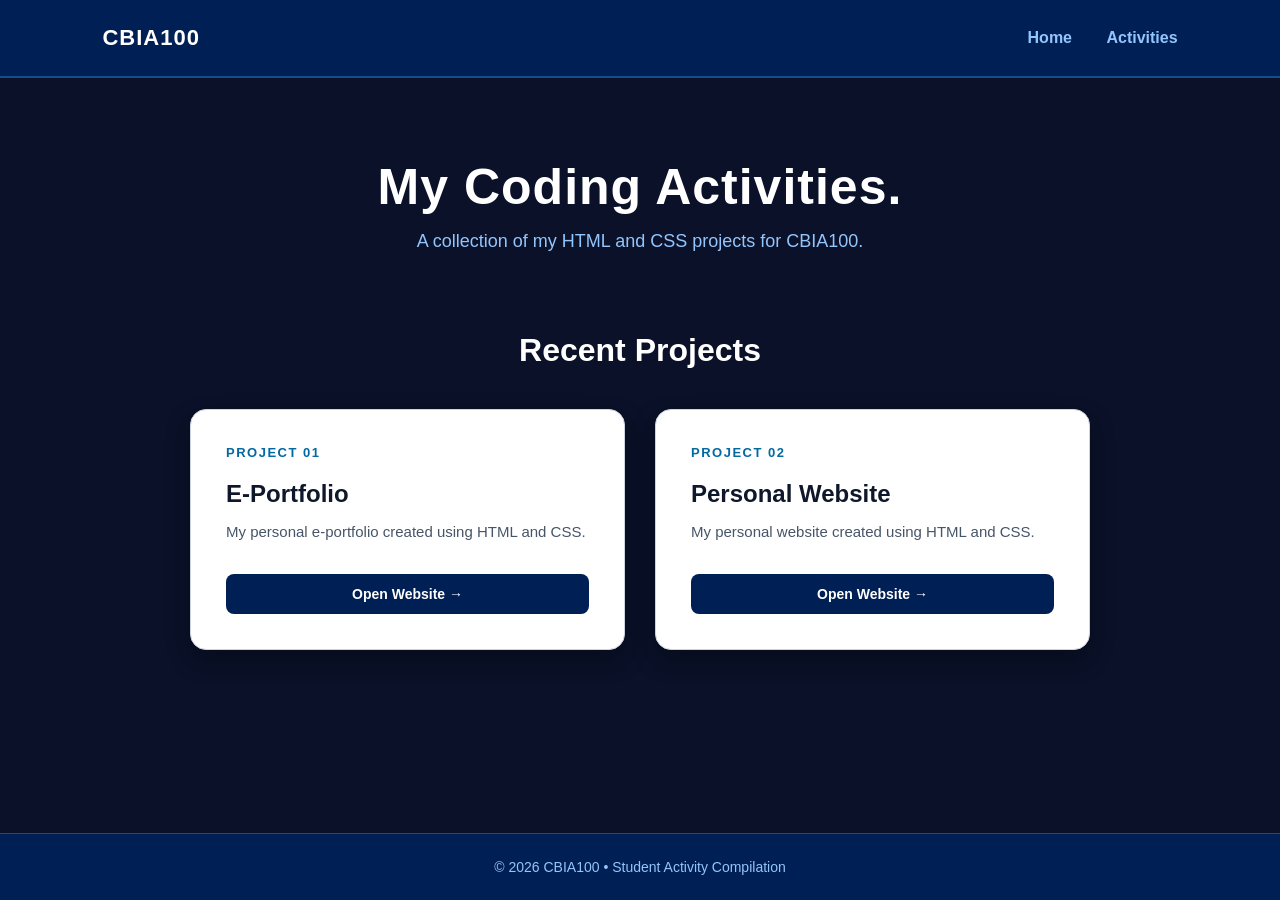
==== index.html @ 99cecfe6 "Add initial HTML structure for student activities" ====
<!DOCTYPE html>
<html lang="en">
<head>
    <meta charset="UTF-8">
    <meta name="viewport" content="width=device-width, initial-scale=1.0">
    <title>CBIA100 | Student Activity Compilation</title>
    <style>
        * {
            margin: 0;
            padding: 0;
            box-sizing: border-box;
        }

        body {
            font-family: Arial, sans-serif;
            background: #0a1128; /* Dark Blue Exterior */
            color: #1e293b;
            min-height: 100vh;
            display: flex;
            flex-direction: column;
        }

        header {
            display: flex;
            justify-content: space-between;
            align-items: center;
            padding: 25px 8%;
            background: #001f54;
            border-bottom: 2px solid #124e89;
        }

        .logo {
            font-size: 22px;
            font-weight: bold;
            color: #ffffff;
            letter-spacing: 1px;
        }

        nav a {
            color: #93c5fd;
            text-decoration: none;
            margin-left: 30px;
            font-weight: 600;
            transition: 0.3s;
        }

        nav a:hover {
            color: #ffffff;
        }

        .hero {
            text-align: center;
            padding: 80px 20px 60px;
            color: #ffffff;
        }

        .hero h1 {
            font-size: 50px;
            margin-bottom: 15px;
            letter-spacing: 1px;
        }

        .hero p {
            color: #93c5fd;
            font-size: 18px;
            font-weight: 500;
        }

        .projects {
            padding: 20px 8% 80px;
            flex: 1;
        }

        .projects h2 {
            text-align: center;
            margin-bottom: 40px;
            font-size: 32px;
            color: #ffffff;
        }

        .project-grid {
            max-width: 900px;
            margin: auto;
            display: grid;
            grid-template-columns: repeat(2, 1fr);
            gap: 30px;
        }

        .card {
            background: #ffffff; /* White Interior */
            color: #1e293b;
            border: 1px solid #cbd5e1;
            padding: 35px;
            border-radius: 16px;
            box-shadow: 0 10px 25px rgba(0, 0, 0, 0.3);
            transition: 0.3s;
            display: flex;
            flex-direction: column;
            justify-content: space-between;
        }

        .card:hover {
            transform: translateY(-8px);
            box-shadow: 0 15px 35px rgba(0, 0, 0, 0.4);
            border-color: #3b82f6;
        }

        .number {
            color: #0369a1;
            font-weight: 700;
            font-size: 13px;
            letter-spacing: 1.5px;
            margin-bottom: 20px;
            text-transform: uppercase;
        }

        .card h3 {
            font-size: 24px;
            margin-bottom: 12px;
            color: #0f172a;
        }

        .card p {
            color: #475569;
            margin-bottom: 30px;
            line-height: 1.6;
            font-size: 15px;
        }

        .button {
            display: inline-block;
            background: #001f54;
            color: #ffffff;
            padding: 12px 24px;
            border-radius: 8px;
            text-decoration: none;
            font-weight: bold;
            font-size: 14px;
            text-align: center;
            transition: 0.3s;
        }

        .button:hover {
            background: #1d4ed8;
            color: #ffffff;
        }

        footer {
            background: #001f54;
            border-top: 1px solid #124e89;
            text-align: center;
            padding: 25px;
            color: #93c5fd;
            font-size: 14px;
        }

        @media(max-width: 700px) {
            .hero h1 {
                font-size: 36px;
            }

            .project-grid {
                grid-template-columns: 1fr;
            }

            nav {
                display: none;
            }
        }
    </style>
</head>
<body>

<header>
    <div class="logo">
        CBIA100
    </div>

    <nav>
        <a href="#home">Home</a>
        <a href="#projects">Activities</a>
    </nav>
</header>

<section class="hero" id="home">
    <h1>My Coding Activities.</h1>
    <p>A collection of my HTML and CSS projects for CBIA100.</p>
</section>

<section class="projects" id="projects">
    <h2>Recent Projects</h2>

    <div class="project-grid">

        <!-- E-PORTFOLIO -->
        <div class="card">
            <div>
                <div class="number">PROJECT 01</div>
                <h3>E-Portfolio</h3>
                <p>My personal e-portfolio created using HTML and CSS.</p>
            </div>
            <a href="./ACTIVITY%203%20E%20PORTFOLIO%20MENDOZA/baj.html" class="button">
                Open Website →
            </a>
        </div>

        <!-- PERSONAL WEBSITE -->
        <div class="card">
            <div>
                <div class="number">PROJECT 02</div>
                <h3>Personal Website</h3>
                <p>My personal website created using HTML and CSS.</p>
            </div>
            <a href="./PERSONAL%20WEBSITE%20MENDOZA/baj.html" class="button">
                Open Website →
            </a>
        </div>

    </div>
</section>

<footer>
    © 2026 CBIA100 • Student Activity Compilation
</footer>

</body>
</html>
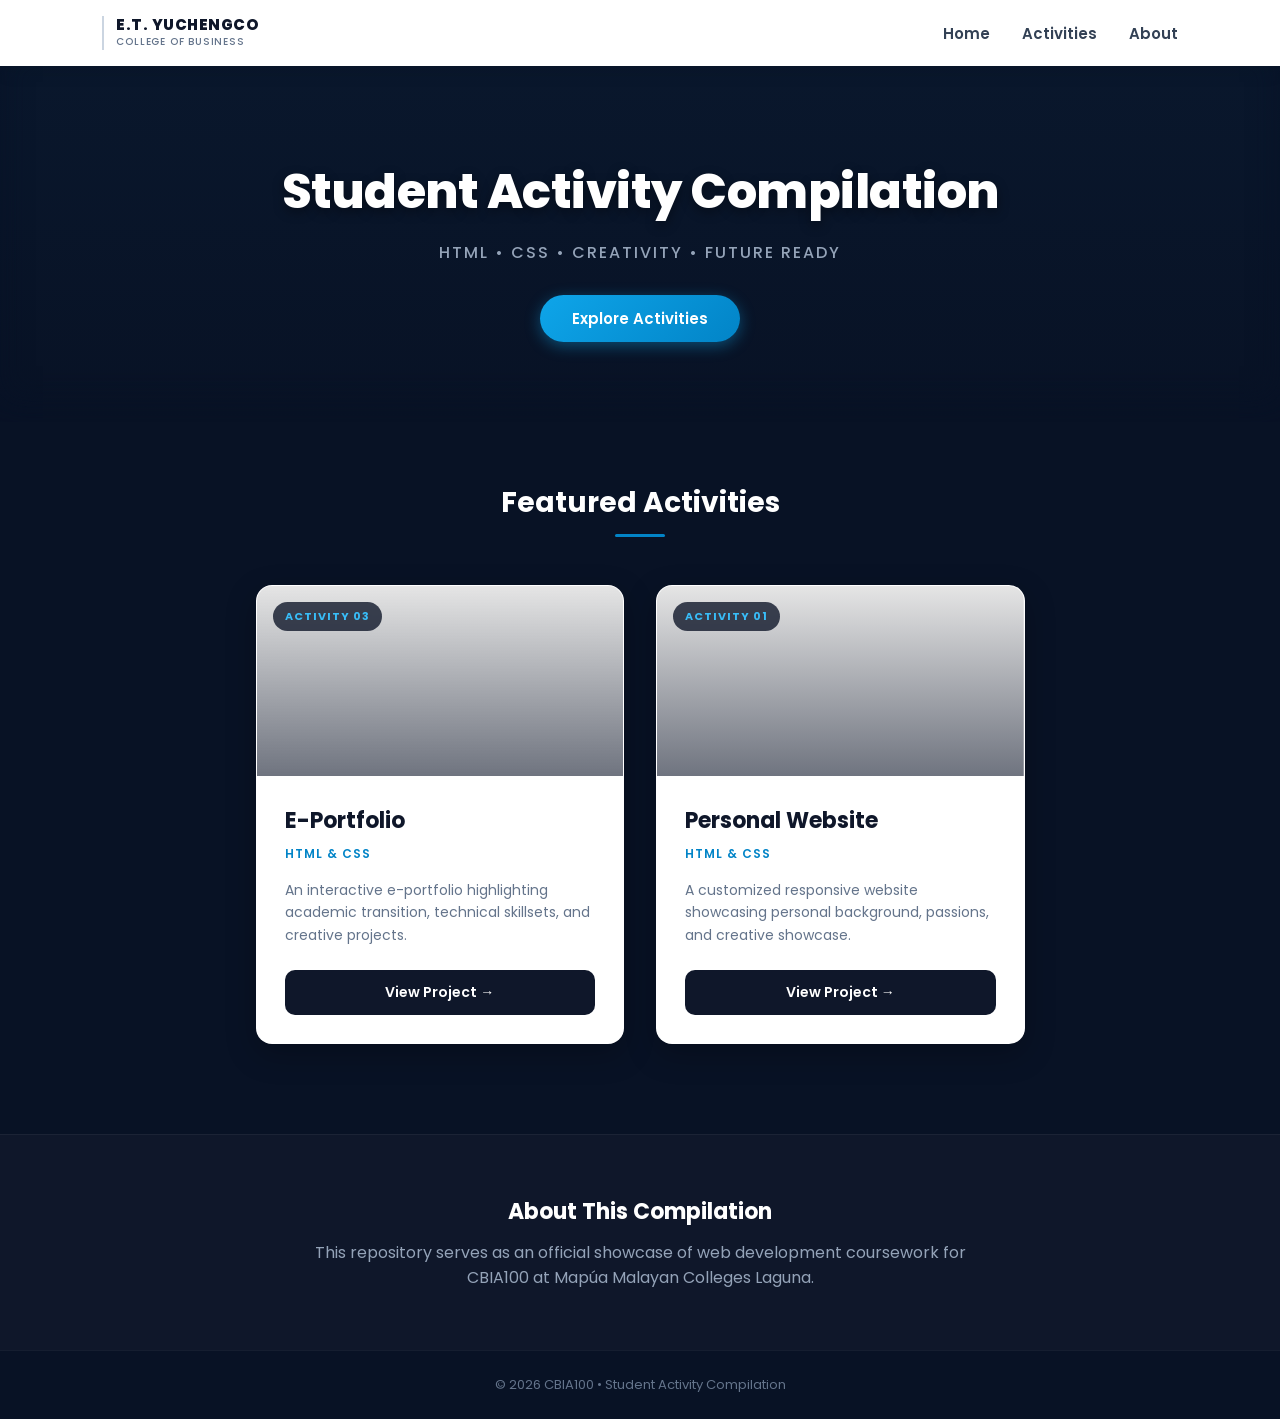
==== commit b6b2f23a: "Refactor index.html for improved structure and styles" ====
--- a/index.html
+++ b/index.html
@@ -4,224 +4,397 @@
     <meta charset="UTF-8">
     <meta name="viewport" content="width=device-width, initial-scale=1.0">
     <title>CBIA100 | Student Activity Compilation</title>
+    <link href="https://fonts.googleapis.com/css2?family=Poppins:wght@300;400;500;600;700;800&display=swap" rel="stylesheet">
     <style>
         * {
             margin: 0;
             padding: 0;
             box-sizing: border-box;
+            font-family: 'Poppins', sans-serif;
+            scroll-behavior: smooth;
         }
 
         body {
-            font-family: Arial, sans-serif;
-            background: #0a1128; /* Dark Blue Exterior */
+            background-color: #081225;
             color: #1e293b;
             min-height: 100vh;
             display: flex;
             flex-direction: column;
         }
 
+        /* HEADER & NAVBAR */
         header {
+            background: #ffffff;
+            padding: 16px 8%;
             display: flex;
             justify-content: space-between;
             align-items: center;
-            padding: 25px 8%;
-            background: #001f54;
-            border-bottom: 2px solid #124e89;
-        }
-
-        .logo {
-            font-size: 22px;
-            font-weight: bold;
+            box-shadow: 0 4px 20px rgba(0, 0, 0, 0.08);
+            position: sticky;
+            top: 0;
+            z-index: 100;
+        }
+
+        .brand-logo {
+            display: flex;
+            align-items: center;
+            gap: 12px;
+        }
+
+        .college-tag {
+            border-left: 2px solid #cbd5e1;
+            padding-left: 12px;
+            display: flex;
+            flex-direction: column;
+        }
+
+        .college-title {
+            font-size: 15px;
+            font-weight: 800;
+            color: #0f172a;
+            letter-spacing: 0.5px;
+            line-height: 1.2;
+        }
+
+        .college-sub {
+            font-size: 10px;
+            font-weight: 500;
+            color: #64748b;
+            text-transform: uppercase;
+            letter-spacing: 0.8px;
+        }
+
+        nav {
+            display: flex;
+            gap: 32px;
+        }
+
+        nav a {
+            text-decoration: none;
+            color: #334155;
+            font-weight: 600;
+            font-size: 15px;
+            transition: all 0.3s ease;
+            position: relative;
+        }
+
+        nav a:hover {
+            color: #0284c7;
+        }
+
+        nav a::after {
+            content: '';
+            position: absolute;
+            width: 0;
+            height: 2px;
+            bottom: -4px;
+            left: 0;
+            background-color: #0284c7;
+            transition: width 0.3s ease;
+        }
+
+        nav a:hover::after {
+            width: 100%;
+        }
+
+        /* HERO SECTION */
+        .hero {
+            background: linear-gradient(180deg, rgba(10, 25, 47, 0.75) 0%, rgba(8, 18, 37, 0.95) 100%), 
+                        url('https://images.unsplash.com/photo-1506744038136-46273834b3fb?auto=format&fit=crop&w=1920&q=80') center/cover no-repeat;
+            padding: 90px 20px 80px;
+            text-align: center;
             color: #ffffff;
-            letter-spacing: 1px;
-        }
-
-        nav a {
-            color: #93c5fd;
+            box-shadow: inset 0 -20px 30px rgba(8, 18, 37, 0.8);
+        }
+
+        .hero-title {
+            font-size: 48px;
+            font-weight: 800;
+            letter-spacing: -0.5px;
+            margin-bottom: 12px;
+            text-shadow: 0 4px 12px rgba(0, 0, 0, 0.4);
+        }
+
+        .hero-subtitle {
+            font-size: 16px;
+            color: #94a3b8;
+            font-weight: 500;
+            letter-spacing: 2px;
+            margin-bottom: 30px;
+            text-transform: uppercase;
+        }
+
+        .btn-primary {
+            display: inline-block;
+            background: linear-gradient(135deg, #0ea5e9 0%, #0284c7 100%);
+            color: #ffffff;
+            font-size: 15px;
+            font-weight: 600;
+            padding: 12px 32px;
+            border-radius: 30px;
             text-decoration: none;
-            margin-left: 30px;
-            font-weight: 600;
-            transition: 0.3s;
-        }
-
-        nav a:hover {
+            box-shadow: 0 4px 15px rgba(14, 165, 233, 0.4);
+            transition: all 0.3s ease;
+        }
+
+        .btn-primary:hover {
+            transform: translateY(-2px);
+            box-shadow: 0 8px 25px rgba(14, 165, 233, 0.6);
+        }
+
+        /* ACTIVITIES SECTION */
+        .activities-container {
+            max-width: 1100px;
+            margin: 0 auto;
+            padding: 60px 24px 90px;
+            flex: 1;
+        }
+
+        .section-title {
+            text-align: center;
+            font-size: 28px;
+            font-weight: 700;
             color: #ffffff;
-        }
-
-        .hero {
-            text-align: center;
-            padding: 80px 20px 60px;
-            color: #ffffff;
-        }
-
-        .hero h1 {
-            font-size: 50px;
-            margin-bottom: 15px;
-            letter-spacing: 1px;
-        }
-
-        .hero p {
-            color: #93c5fd;
-            font-size: 18px;
-            font-weight: 500;
-        }
-
-        .projects {
-            padding: 20px 8% 80px;
-            flex: 1;
-        }
-
-        .projects h2 {
-            text-align: center;
-            margin-bottom: 40px;
-            font-size: 32px;
-            color: #ffffff;
-        }
-
-        .project-grid {
-            max-width: 900px;
-            margin: auto;
+            margin-bottom: 48px;
+            position: relative;
+        }
+
+        .section-title::after {
+            content: '';
+            display: block;
+            width: 50px;
+            height: 3px;
+            background: #0284c7;
+            margin: 10px auto 0;
+            border-radius: 2px;
+        }
+
+        .activity-grid {
             display: grid;
-            grid-template-columns: repeat(2, 1fr);
-            gap: 30px;
-        }
-
+            grid-template-columns: repeat(auto-fit, minmax(320px, 1fr));
+            gap: 32px;
+        }
+
+        /* CARD DESIGN */
         .card {
-            background: #ffffff; /* White Interior */
-            color: #1e293b;
-            border: 1px solid #cbd5e1;
-            padding: 35px;
+            background: #ffffff;
             border-radius: 16px;
-            box-shadow: 0 10px 25px rgba(0, 0, 0, 0.3);
-            transition: 0.3s;
+            overflow: hidden;
+            box-shadow: 0 10px 30px rgba(0, 0, 0, 0.25);
+            transition: all 0.35s ease;
             display: flex;
             flex-direction: column;
-            justify-content: space-between;
+            border: 1px solid rgba(255, 255, 255, 0.1);
         }
 
         .card:hover {
             transform: translateY(-8px);
-            box-shadow: 0 15px 35px rgba(0, 0, 0, 0.4);
-            border-color: #3b82f6;
-        }
-
-        .number {
-            color: #0369a1;
+            box-shadow: 0 20px 40px rgba(2, 132, 199, 0.25);
+        }
+
+        .card-preview {
+            height: 190px;
+            background-size: cover;
+            background-position: center;
+            position: relative;
+        }
+
+        .card-preview-1 {
+            background-image: linear-gradient(180deg, rgba(0,0,0,0.1) 0%, rgba(15,23,42,0.6) 100%), 
+                              url('https://images.unsplash.com/photo-1460925895917-afdab827c52f?auto=format&fit=crop&w=800&q=80');
+        }
+
+        .card-preview-2 {
+            background-image: linear-gradient(180deg, rgba(0,0,0,0.1) 0%, rgba(15,23,42,0.6) 100%), 
+                              url('https://images.unsplash.com/photo-1507238691740-187a5b1d37b8?auto=format&fit=crop&w=800&q=80');
+        }
+
+        .card-tag {
+            position: absolute;
+            top: 16px;
+            left: 16px;
+            background: rgba(15, 23, 42, 0.8);
+            backdrop-filter: blur(4px);
+            color: #38bdf8;
+            font-size: 11px;
             font-weight: 700;
+            padding: 6px 12px;
+            border-radius: 20px;
+            text-transform: uppercase;
+            letter-spacing: 1px;
+        }
+
+        .card-body {
+            padding: 28px;
+            display: flex;
+            flex-direction: column;
+            flex: 1;
+            justify-content: space-between;
+        }
+
+        .card-title {
+            font-size: 22px;
+            font-weight: 700;
+            color: #0f172a;
+            margin-bottom: 8px;
+        }
+
+        .card-tech {
+            font-size: 12px;
+            font-weight: 600;
+            color: #0284c7;
+            margin-bottom: 16px;
+            text-transform: uppercase;
+            letter-spacing: 1px;
+        }
+
+        .card-desc {
+            font-size: 14px;
+            color: #64748b;
+            line-height: 1.6;
+            margin-bottom: 24px;
+        }
+
+        .btn-card {
+            display: block;
+            text-align: center;
+            background: #0f172a;
+            color: #ffffff;
+            font-size: 14px;
+            font-weight: 600;
+            padding: 12px;
+            border-radius: 10px;
+            text-decoration: none;
+            transition: all 0.3s ease;
+        }
+
+        .btn-card:hover {
+            background: #0284c7;
+            box-shadow: 0 4px 12px rgba(2, 132, 199, 0.3);
+        }
+
+        /* ABOUT SECTION */
+        .about-section {
+            background: #0f172a;
+            padding: 60px 24px;
+            color: #94a3b8;
+            text-align: center;
+            border-top: 1px solid rgba(255, 255, 255, 0.05);
+        }
+
+        .about-content {
+            max-width: 700px;
+            margin: 0 auto;
+        }
+
+        .about-title {
+            color: #ffffff;
+            font-size: 22px;
+            font-weight: 700;
+            margin-bottom: 12px;
+        }
+
+        /* FOOTER */
+        footer {
+            background: #081225;
+            padding: 24px;
+            text-align: center;
             font-size: 13px;
-            letter-spacing: 1.5px;
-            margin-bottom: 20px;
-            text-transform: uppercase;
-        }
-
-        .card h3 {
-            font-size: 24px;
-            margin-bottom: 12px;
-            color: #0f172a;
-        }
-
-        .card p {
-            color: #475569;
-            margin-bottom: 30px;
-            line-height: 1.6;
-            font-size: 15px;
-        }
-
-        .button {
-            display: inline-block;
-            background: #001f54;
-            color: #ffffff;
-            padding: 12px 24px;
-            border-radius: 8px;
-            text-decoration: none;
-            font-weight: bold;
-            font-size: 14px;
-            text-align: center;
-            transition: 0.3s;
-        }
-
-        .button:hover {
-            background: #1d4ed8;
-            color: #ffffff;
-        }
-
-        footer {
-            background: #001f54;
-            border-top: 1px solid #124e89;
-            text-align: center;
-            padding: 25px;
-            color: #93c5fd;
-            font-size: 14px;
-        }
-
-        @media(max-width: 700px) {
-            .hero h1 {
-                font-size: 36px;
+            color: #64748b;
+            border-top: 1px solid rgba(255, 255, 255, 0.05);
+        }
+
+        @media (max-width: 768px) {
+            header {
+                padding: 16px 5%;
             }
 
-            .project-grid {
-                grid-template-columns: 1fr;
+            .hero-title {
+                font-size: 34px;
             }
 
             nav {
-                display: none;
+                gap: 16px;
             }
         }
     </style>
 </head>
 <body>
 
-<header>
-    <div class="logo">
-        CBIA100
+    <!-- HEADER & NAVBAR -->
+    <header>
+        <div class="brand-logo">
+            <div class="college-tag">
+                <span class="college-title">E.T. YUCHENGCO</span>
+                <span class="college-sub">College of Business</span>
+            </div>
+        </div>
+
+        <nav>
+            <a href="#home">Home</a>
+            <a href="#activities">Activities</a>
+            <a href="#about">About</a>
+        </nav>
+    </header>
+
+    <!-- HERO SECTION -->
+    <section class="hero" id="home">
+        <h1 class="hero-title">Student Activity Compilation</h1>
+        <p class="hero-subtitle">HTML &bull; CSS &bull; Creativity &bull; Future Ready</p>
+        <a href="#activities" class="btn-primary">Explore Activities</a>
+    </section>
+
+    <!-- FEATURED ACTIVITIES SECTION -->
+    <div class="activities-container" id="activities">
+        <h2 class="section-title">Featured Activities</h2>
+
+        <div class="activity-grid">
+
+            <!-- E-PORTFOLIO CARD -->
+            <div class="card">
+                <div class="card-preview card-preview-1">
+                    <span class="card-tag">ACTIVITY 03</span>
+                </div>
+                <div class="card-body">
+                    <div>
+                        <h3 class="card-title">E-Portfolio</h3>
+                        <p class="card-tech">HTML &amp; CSS</p>
+                        <p class="card-desc">An interactive e-portfolio highlighting academic transition, technical skillsets, and creative projects.</p>
+                    </div>
+                    <a href="./ACTIVITY%203%20E%20PORTFOLIO%20MENDOZA/baj.html" class="btn-card">View Project &rarr;</a>
+                </div>
+            </div>
+
+            <!-- PERSONAL WEBSITE CARD -->
+            <div class="card">
+                <div class="card-preview card-preview-2">
+                    <span class="card-tag">ACTIVITY 01</span>
+                </div>
+                <div class="card-body">
+                    <div>
+                        <h3 class="card-title">Personal Website</h3>
+                        <p class="card-tech">HTML &amp; CSS</p>
+                        <p class="card-desc">A customized responsive website showcasing personal background, passions, and creative showcase.</p>
+                    </div>
+                    <a href="./PERSONAL%20WEBSITE%20MENDOZA/baj.html" class="btn-card">View Project &rarr;</a>
+                </div>
+            </div>
+
+        </div>
     </div>
 
-    <nav>
-        <a href="#home">Home</a>
-        <a href="#projects">Activities</a>
-    </nav>
-</header>
-
-<section class="hero" id="home">
-    <h1>My Coding Activities.</h1>
-    <p>A collection of my HTML and CSS projects for CBIA100.</p>
-</section>
-
-<section class="projects" id="projects">
-    <h2>Recent Projects</h2>
-
-    <div class="project-grid">
-
-        <!-- E-PORTFOLIO -->
-        <div class="card">
-            <div>
-                <div class="number">PROJECT 01</div>
-                <h3>E-Portfolio</h3>
-                <p>My personal e-portfolio created using HTML and CSS.</p>
-            </div>
-            <a href="./ACTIVITY%203%20E%20PORTFOLIO%20MENDOZA/baj.html" class="button">
-                Open Website →
-            </a>
+    <!-- ABOUT SECTION -->
+    <section class="about-section" id="about">
+        <div class="about-content">
+            <h3 class="about-title">About This Compilation</h3>
+            <p>This repository serves as an official showcase of web development coursework for CBIA100 at Mapúa Malayan Colleges Laguna.</p>
         </div>
-
-        <!-- PERSONAL WEBSITE -->
-        <div class="card">
-            <div>
-                <div class="number">PROJECT 02</div>
-                <h3>Personal Website</h3>
-                <p>My personal website created using HTML and CSS.</p>
-            </div>
-            <a href="./PERSONAL%20WEBSITE%20MENDOZA/baj.html" class="button">
-                Open Website →
-            </a>
-        </div>
-
-    </div>
-</section>
-
-<footer>
-    © 2026 CBIA100 • Student Activity Compilation
-</footer>
+    </section>
+
+    <!-- FOOTER -->
+    <footer>
+        &copy; 2026 CBIA100 &bull; Student Activity Compilation
+    </footer>
 
 </body>
 </html>
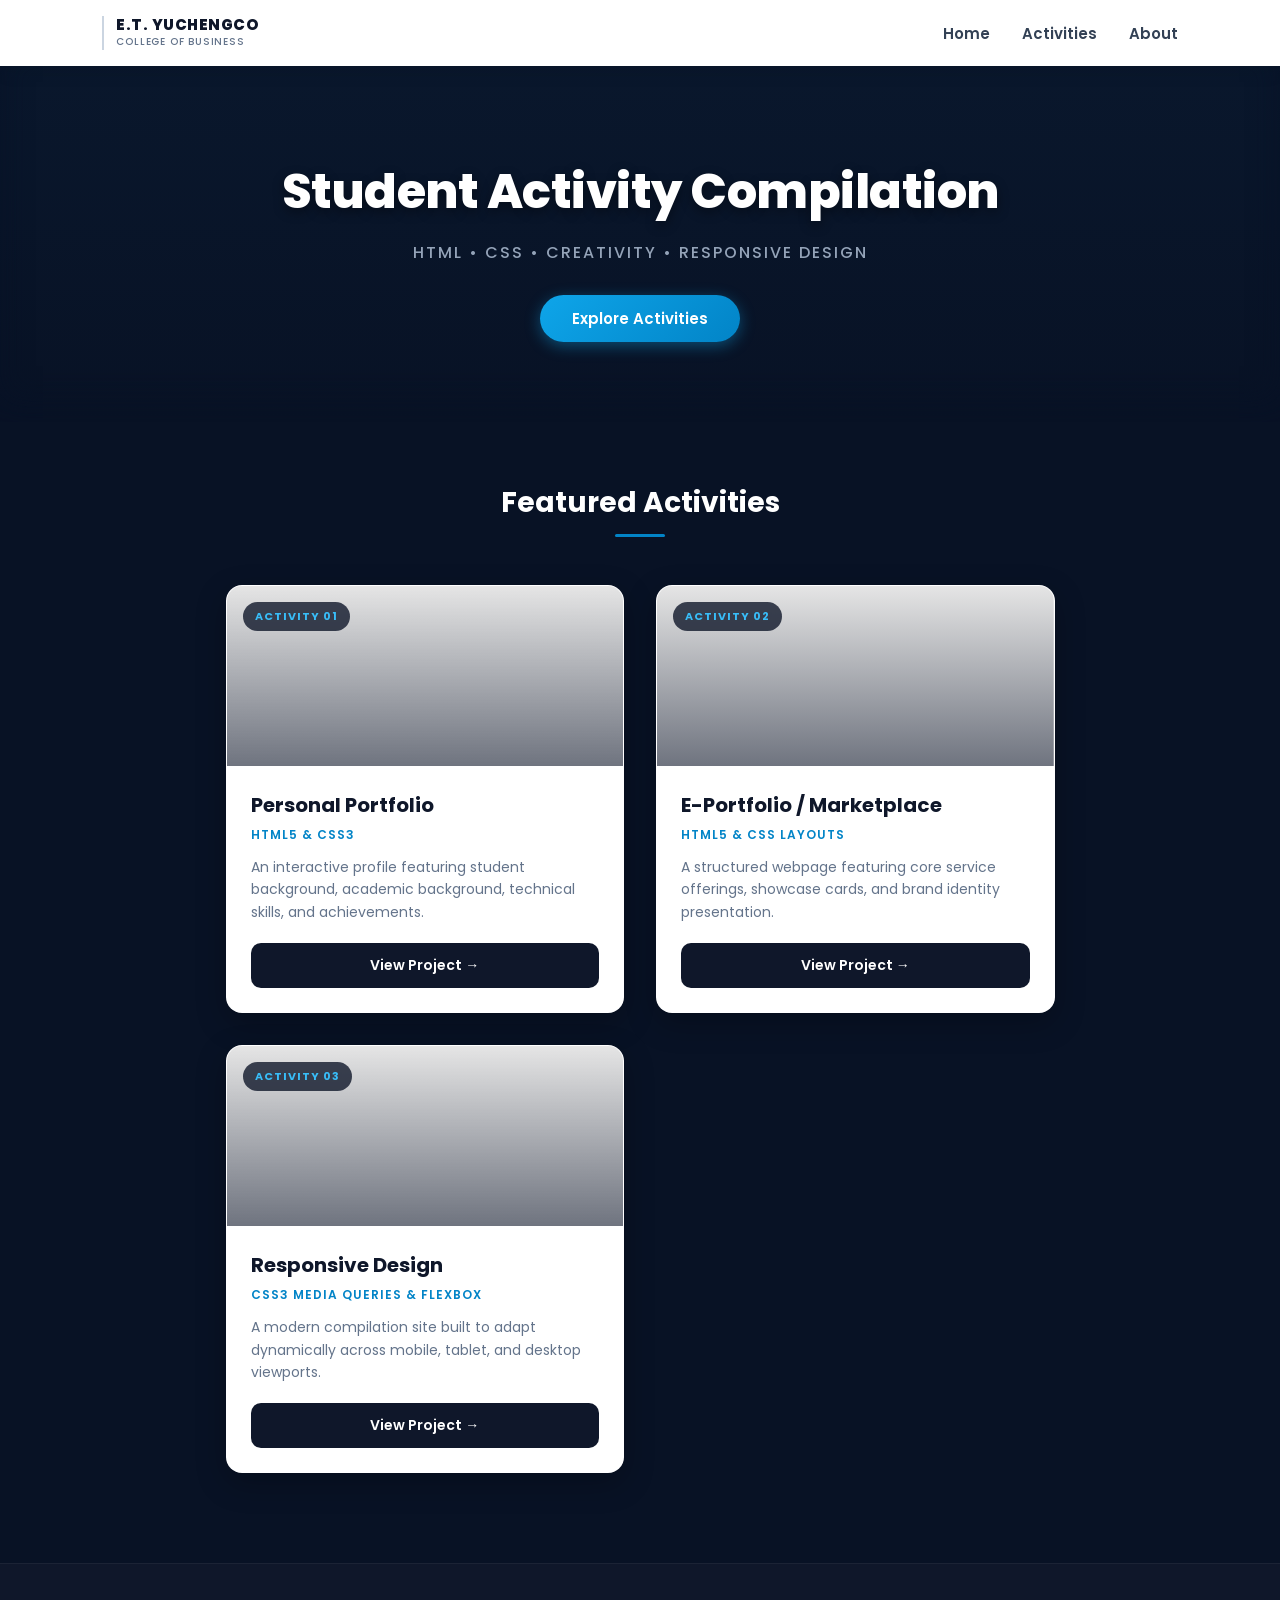
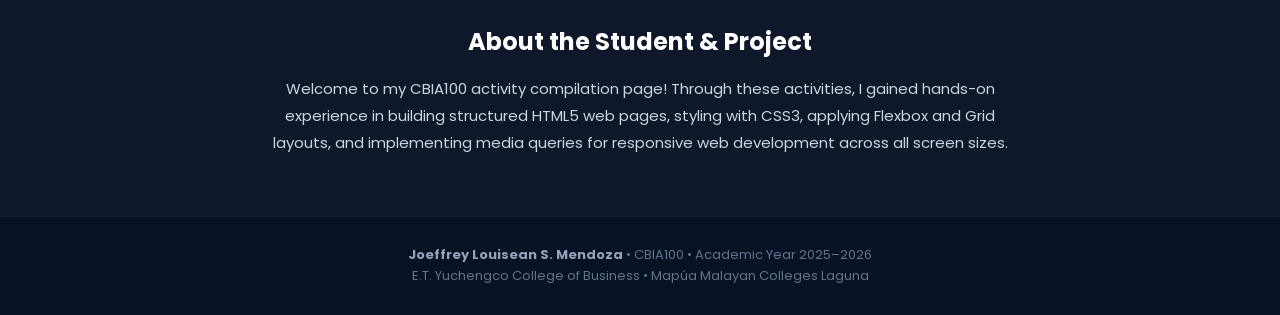
==== commit 4b4e7438: "Refactor layout and update content in index.html Adjusted layout and styling properties for various " ====
--- a/index.html
+++ b/index.html
@@ -171,7 +171,7 @@
 
         .activity-grid {
             display: grid;
-            grid-template-columns: repeat(auto-fit, minmax(320px, 1fr));
+            grid-template-columns: repeat(auto-fit, minmax(300px, 1fr));
             gap: 32px;
         }
 
@@ -193,7 +193,7 @@
         }
 
         .card-preview {
-            height: 190px;
+            height: 180px;
             background-size: cover;
             background-position: center;
             position: relative;
@@ -207,6 +207,11 @@
         .card-preview-2 {
             background-image: linear-gradient(180deg, rgba(0,0,0,0.1) 0%, rgba(15,23,42,0.6) 100%), 
                               url('https://images.unsplash.com/photo-1507238691740-187a5b1d37b8?auto=format&fit=crop&w=800&q=80');
+        }
+
+        .card-preview-3 {
+            background-image: linear-gradient(180deg, rgba(0,0,0,0.1) 0%, rgba(15,23,42,0.6) 100%), 
+                              url('https://images.unsplash.com/photo-1551288049-bebda4e38f71?auto=format&fit=crop&w=800&q=80');
         }
 
         .card-tag {
@@ -225,7 +230,7 @@
         }
 
         .card-body {
-            padding: 28px;
+            padding: 24px;
             display: flex;
             flex-direction: column;
             flex: 1;
@@ -233,17 +238,17 @@
         }
 
         .card-title {
-            font-size: 22px;
+            font-size: 20px;
             font-weight: 700;
             color: #0f172a;
-            margin-bottom: 8px;
+            margin-bottom: 6px;
         }
 
         .card-tech {
             font-size: 12px;
             font-weight: 600;
             color: #0284c7;
-            margin-bottom: 16px;
+            margin-bottom: 12px;
             text-transform: uppercase;
             letter-spacing: 1px;
         }
@@ -252,7 +257,7 @@
             font-size: 14px;
             color: #64748b;
             line-height: 1.6;
-            margin-bottom: 24px;
+            margin-bottom: 20px;
         }
 
         .btn-card {
@@ -283,25 +288,36 @@
         }
 
         .about-content {
-            max-width: 700px;
+            max-width: 750px;
             margin: 0 auto;
         }
 
         .about-title {
             color: #ffffff;
-            font-size: 22px;
+            font-size: 24px;
             font-weight: 700;
-            margin-bottom: 12px;
+            margin-bottom: 16px;
+        }
+
+        .about-text {
+            font-size: 15px;
+            line-height: 1.8;
+            color: #cbd5e1;
         }
 
         /* FOOTER */
         footer {
             background: #081225;
-            padding: 24px;
+            padding: 28px 24px;
             text-align: center;
             font-size: 13px;
             color: #64748b;
             border-top: 1px solid rgba(255, 255, 255, 0.05);
+            line-height: 1.6;
+        }
+
+        footer strong {
+            color: #94a3b8;
         }
 
         @media (max-width: 768px) {
@@ -340,7 +356,7 @@
     <!-- HERO SECTION -->
     <section class="hero" id="home">
         <h1 class="hero-title">Student Activity Compilation</h1>
-        <p class="hero-subtitle">HTML &bull; CSS &bull; Creativity &bull; Future Ready</p>
+        <p class="hero-subtitle">HTML &bull; CSS &bull; Creativity &bull; Responsive Design</p>
         <a href="#activities" class="btn-primary">Explore Activities</a>
     </section>
 
@@ -350,33 +366,48 @@
 
         <div class="activity-grid">
 
-            <!-- E-PORTFOLIO CARD -->
+            <!-- ACTIVITY 1: PERSONAL PORTFOLIO -->
             <div class="card">
                 <div class="card-preview card-preview-1">
-                    <span class="card-tag">ACTIVITY 03</span>
+                    <span class="card-tag">ACTIVITY 01</span>
                 </div>
                 <div class="card-body">
                     <div>
-                        <h3 class="card-title">E-Portfolio</h3>
-                        <p class="card-tech">HTML &amp; CSS</p>
-                        <p class="card-desc">An interactive e-portfolio highlighting academic transition, technical skillsets, and creative projects.</p>
+                        <h3 class="card-title">Personal Portfolio</h3>
+                        <p class="card-tech">HTML5 &amp; CSS3</p>
+                        <p class="card-desc">An interactive profile featuring student background, academic background, technical skills, and achievements.</p>
                     </div>
-                    <a href="./ACTIVITY%203%20E%20PORTFOLIO%20MENDOZA/baj.html" class="btn-card">View Project &rarr;</a>
+                    <a href="./PERSONAL%20WEBSITE%20MENDOZA/baj.html" class="btn-card" alt="View Personal Portfolio Activity">View Project &rarr;</a>
                 </div>
             </div>
 
-            <!-- PERSONAL WEBSITE CARD -->
+            <!-- ACTIVITY 2: MARKETPLACE / E-PORTFOLIO -->
             <div class="card">
                 <div class="card-preview card-preview-2">
-                    <span class="card-tag">ACTIVITY 01</span>
+                    <span class="card-tag">ACTIVITY 02</span>
                 </div>
                 <div class="card-body">
                     <div>
-                        <h3 class="card-title">Personal Website</h3>
-                        <p class="card-tech">HTML &amp; CSS</p>
-                        <p class="card-desc">A customized responsive website showcasing personal background, passions, and creative showcase.</p>
+                        <h3 class="card-title">E-Portfolio / Marketplace</h3>
+                        <p class="card-tech">HTML5 &amp; CSS Layouts</p>
+                        <p class="card-desc">A structured webpage featuring core service offerings, showcase cards, and brand identity presentation.</p>
                     </div>
-                    <a href="./PERSONAL%20WEBSITE%20MENDOZA/baj.html" class="btn-card">View Project &rarr;</a>
+                    <a href="./ACTIVITY%203%20E%20PORTFOLIO%20MENDOZA/baj.html" class="btn-card" alt="View E-Portfolio Project">View Project &rarr;</a>
+                </div>
+            </div>
+
+            <!-- ACTIVITY 3: RESPONSIVE DESIGN -->
+            <div class="card">
+                <div class="card-preview card-preview-3">
+                    <span class="card-tag">ACTIVITY 03</span>
+                </div>
+                <div class="card-body">
+                    <div>
+                        <h3 class="card-title">Responsive Design</h3>
+                        <p class="card-tech">CSS3 Media Queries &amp; Flexbox</p>
+                        <p class="card-desc">A modern compilation site built to adapt dynamically across mobile, tablet, and desktop viewports.</p>
+                    </div>
+                    <a href="#home" class="btn-card" alt="View Responsive Compilation Landing Page">View Project &rarr;</a>
                 </div>
             </div>
 
@@ -386,14 +417,17 @@
     <!-- ABOUT SECTION -->
     <section class="about-section" id="about">
         <div class="about-content">
-            <h3 class="about-title">About This Compilation</h3>
-            <p>This repository serves as an official showcase of web development coursework for CBIA100 at Mapúa Malayan Colleges Laguna.</p>
+            <h3 class="about-title">About the Student &amp; Project</h3>
+            <p class="about-text">
+                Welcome to my CBIA100 activity compilation page! Through these activities, I gained hands-on experience in building structured HTML5 web pages, styling with CSS3, applying Flexbox and Grid layouts, and implementing media queries for responsive web development across all screen sizes.
+            </p>
         </div>
     </section>
 
     <!-- FOOTER -->
     <footer>
-        &copy; 2026 CBIA100 &bull; Student Activity Compilation
+        <p><strong>Joeffrey Louisean S. Mendoza</strong> &bull; CBIA100 &bull; Academic Year 2025–2026</p>
+        <p>E.T. Yuchengco College of Business &bull; Mapúa Malayan Colleges Laguna</p>
     </footer>
 
 </body>
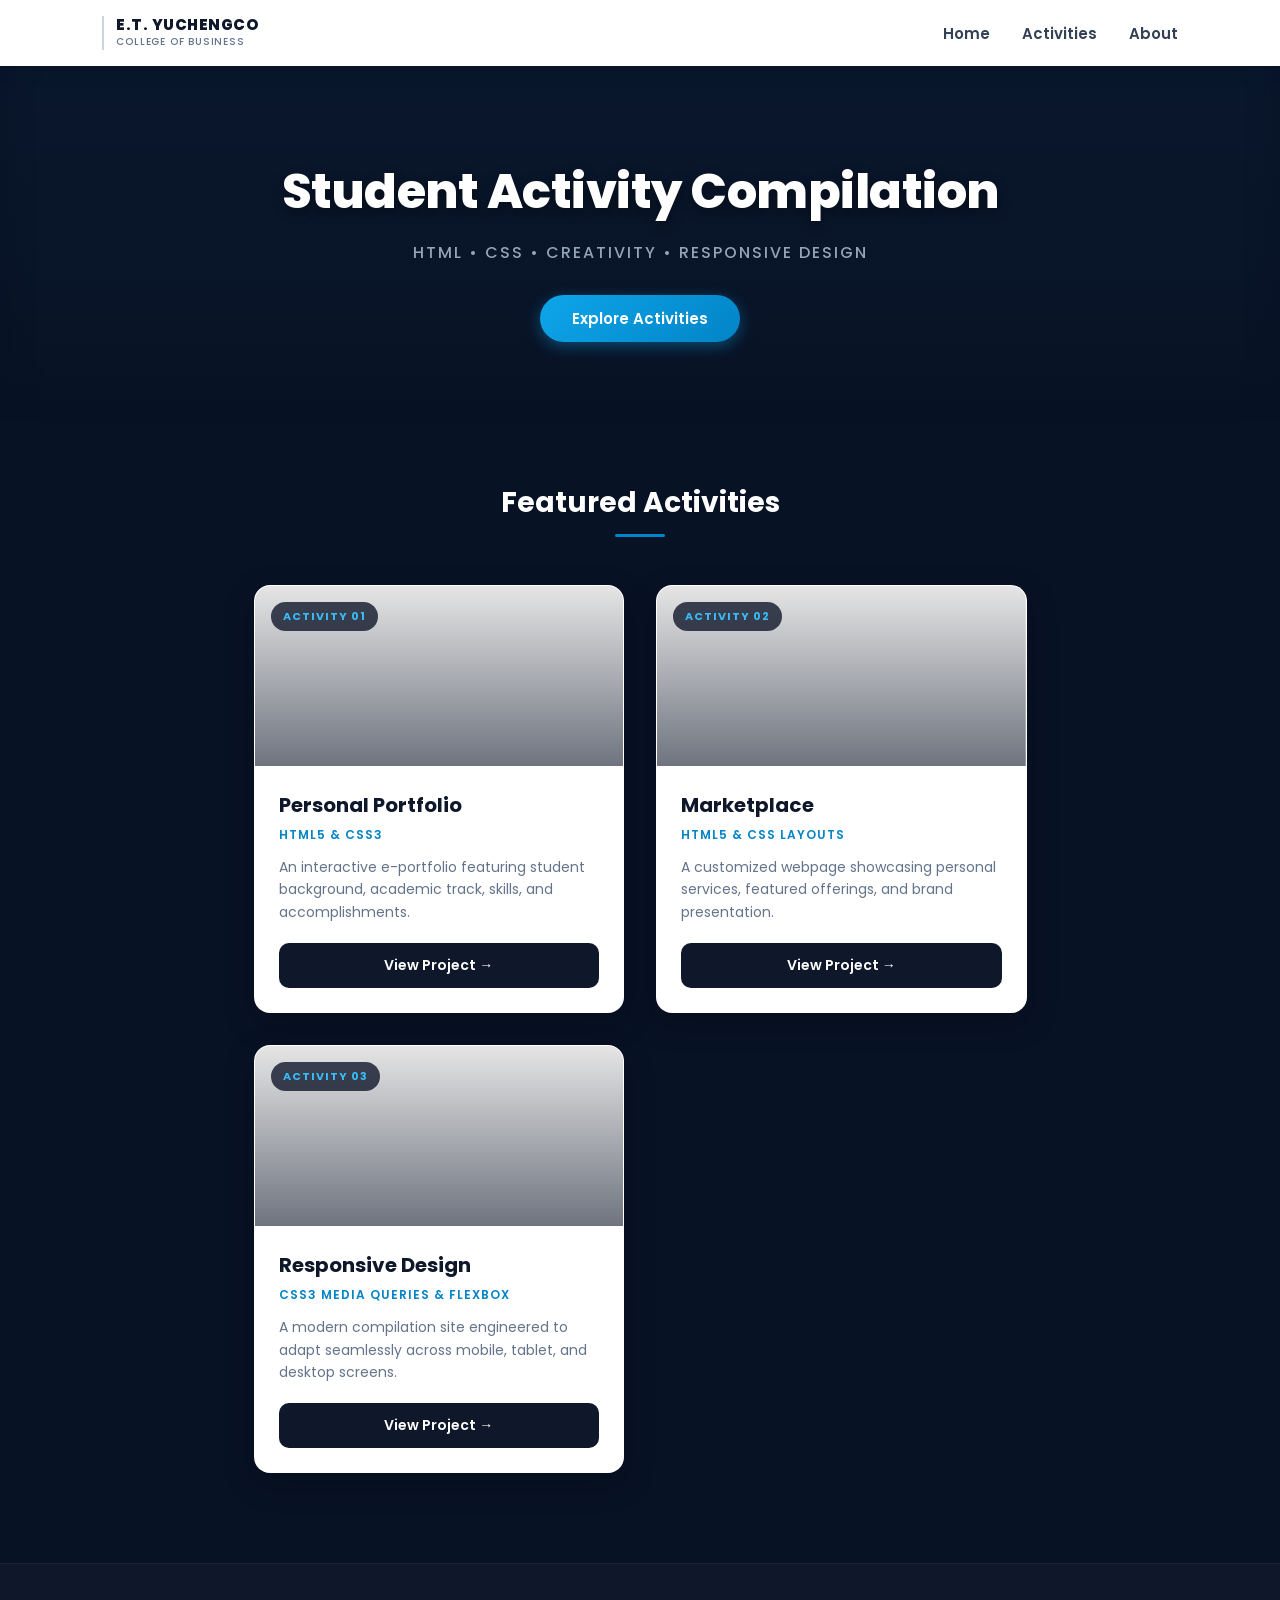
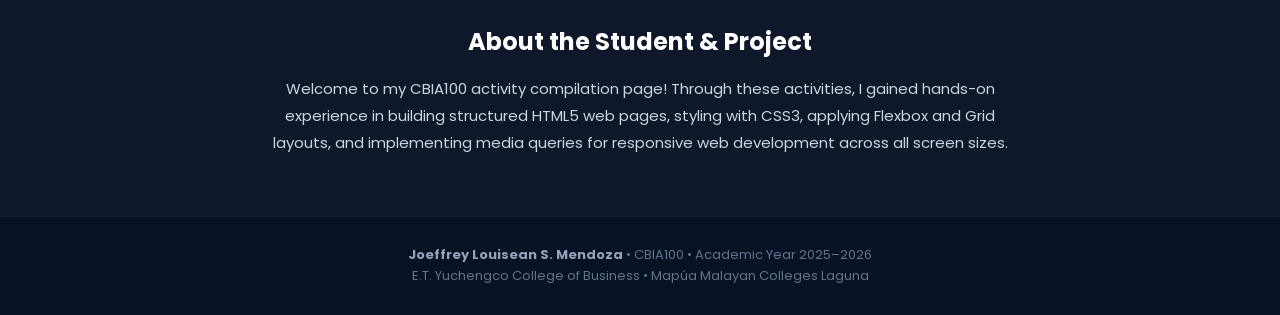
==== commit 3d83e257: "Revise project details and links in index.html Updated various project descriptions and links in the" ====
--- a/index.html
+++ b/index.html
@@ -144,7 +144,7 @@
 
         /* ACTIVITIES SECTION */
         .activities-container {
-            max-width: 1100px;
+            max-width: 1150px;
             margin: 0 auto;
             padding: 60px 24px 90px;
             flex: 1;
@@ -375,24 +375,24 @@
                     <div>
                         <h3 class="card-title">Personal Portfolio</h3>
                         <p class="card-tech">HTML5 &amp; CSS3</p>
-                        <p class="card-desc">An interactive profile featuring student background, academic background, technical skills, and achievements.</p>
+                        <p class="card-desc">An interactive e-portfolio featuring student background, academic track, skills, and accomplishments.</p>
                     </div>
-                    <a href="./PERSONAL%20WEBSITE%20MENDOZA/baj.html" class="btn-card" alt="View Personal Portfolio Activity">View Project &rarr;</a>
+                    <a href="./ACTIVITY%203%20E%20PORTFOLIO%20MENDOZA/baj.html" class="btn-card">View Project &rarr;</a>
                 </div>
             </div>
 
-            <!-- ACTIVITY 2: MARKETPLACE / E-PORTFOLIO -->
+            <!-- ACTIVITY 2: MARKETPLACE -->
             <div class="card">
                 <div class="card-preview card-preview-2">
                     <span class="card-tag">ACTIVITY 02</span>
                 </div>
                 <div class="card-body">
                     <div>
-                        <h3 class="card-title">E-Portfolio / Marketplace</h3>
+                        <h3 class="card-title">Marketplace</h3>
                         <p class="card-tech">HTML5 &amp; CSS Layouts</p>
-                        <p class="card-desc">A structured webpage featuring core service offerings, showcase cards, and brand identity presentation.</p>
+                        <p class="card-desc">A customized webpage showcasing personal services, featured offerings, and brand presentation.</p>
                     </div>
-                    <a href="./ACTIVITY%203%20E%20PORTFOLIO%20MENDOZA/baj.html" class="btn-card" alt="View E-Portfolio Project">View Project &rarr;</a>
+                    <a href="./PERSONAL%20WEBSITE%20MENDOZA/baj.html" class="btn-card">View Project &rarr;</a>
                 </div>
             </div>
 
@@ -405,9 +405,9 @@
                     <div>
                         <h3 class="card-title">Responsive Design</h3>
                         <p class="card-tech">CSS3 Media Queries &amp; Flexbox</p>
-                        <p class="card-desc">A modern compilation site built to adapt dynamically across mobile, tablet, and desktop viewports.</p>
+                        <p class="card-desc">A modern compilation site engineered to adapt seamlessly across mobile, tablet, and desktop screens.</p>
                     </div>
-                    <a href="#home" class="btn-card" alt="View Responsive Compilation Landing Page">View Project &rarr;</a>
+                    <a href="#home" class="btn-card">View Project &rarr;</a>
                 </div>
             </div>
 
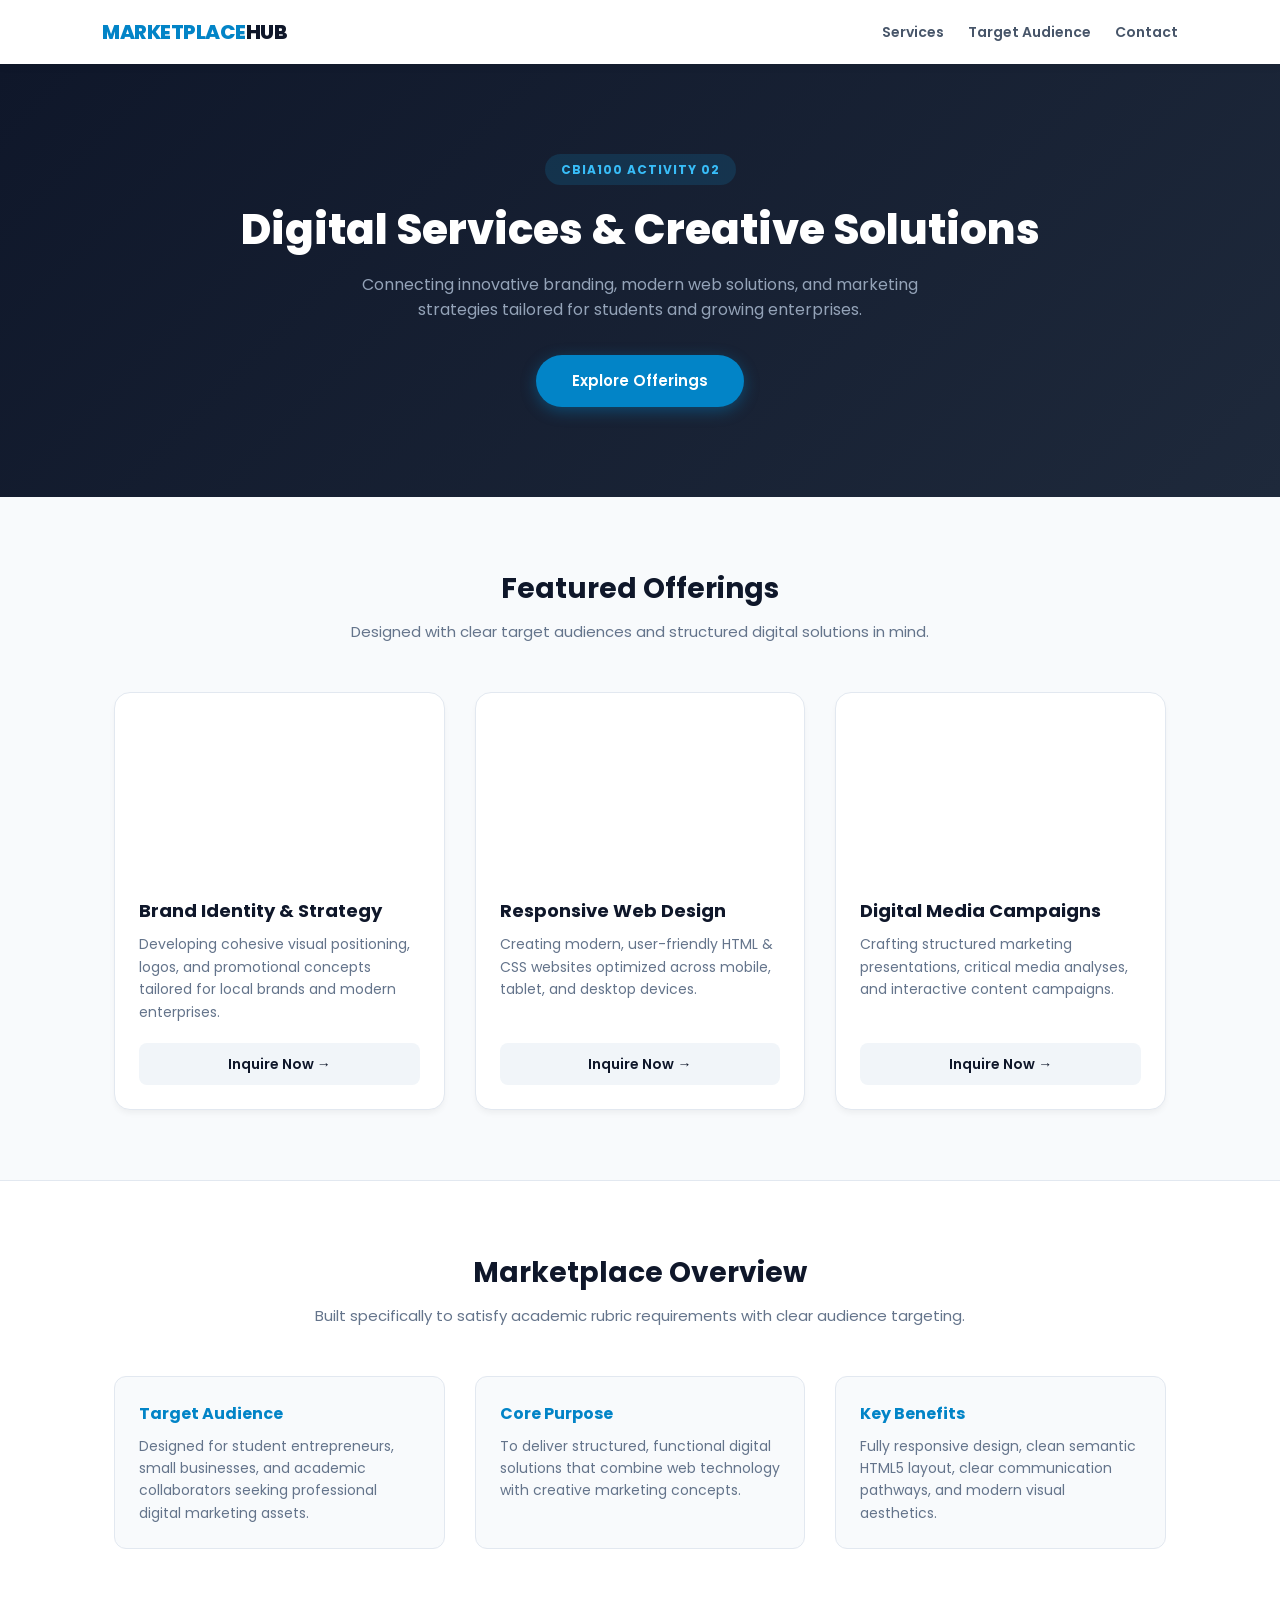
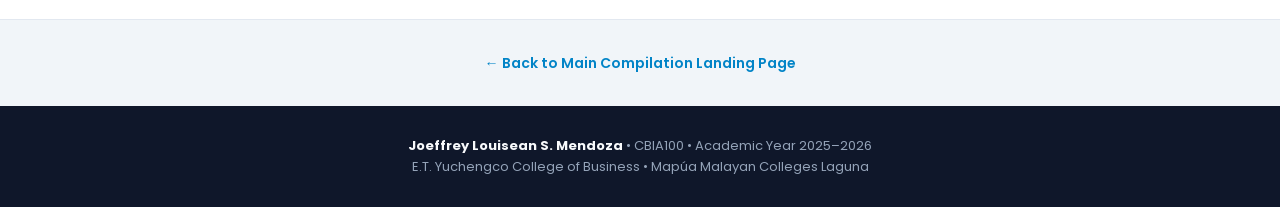
==== commit 7fc521d1: "Revise index.html for marketplace layout and design Updated the title and modified styles for improv" ====
--- a/index.html
+++ b/index.html
@@ -3,7 +3,7 @@
 <head>
     <meta charset="UTF-8">
     <meta name="viewport" content="width=device-width, initial-scale=1.0">
-    <title>CBIA100 | Student Activity Compilation</title>
+    <title>Marketplace | Product & Service Hub</title>
     <link href="https://fonts.googleapis.com/css2?family=Poppins:wght@300;400;500;600;700;800&display=swap" rel="stylesheet">
     <style>
         * {
@@ -15,417 +15,373 @@
         }
 
         body {
-            background-color: #081225;
+            background-color: #f8fafc;
             color: #1e293b;
-            min-height: 100vh;
-            display: flex;
-            flex-direction: column;
-        }
-
-        /* HEADER & NAVBAR */
+            line-height: 1.6;
+        }
+
+        /* NAVIGATION BAR */
         header {
             background: #ffffff;
             padding: 16px 8%;
             display: flex;
             justify-content: space-between;
             align-items: center;
-            box-shadow: 0 4px 20px rgba(0, 0, 0, 0.08);
+            box-shadow: 0 2px 10px rgba(0, 0, 0, 0.05);
             position: sticky;
             top: 0;
             z-index: 100;
         }
 
-        .brand-logo {
-            display: flex;
-            align-items: center;
-            gap: 12px;
-        }
-
-        .college-tag {
-            border-left: 2px solid #cbd5e1;
-            padding-left: 12px;
-            display: flex;
-            flex-direction: column;
-        }
-
-        .college-title {
-            font-size: 15px;
+        .logo {
+            font-size: 20px;
             font-weight: 800;
+            color: #0284c7;
+            text-decoration: none;
+            letter-spacing: -0.5px;
+        }
+
+        .logo span {
             color: #0f172a;
-            letter-spacing: 0.5px;
-            line-height: 1.2;
-        }
-
-        .college-sub {
-            font-size: 10px;
-            font-weight: 500;
-            color: #64748b;
-            text-transform: uppercase;
-            letter-spacing: 0.8px;
         }
 
         nav {
             display: flex;
-            gap: 32px;
+            gap: 24px;
         }
 
         nav a {
             text-decoration: none;
-            color: #334155;
+            color: #475569;
+            font-weight: 600;
+            font-size: 14px;
+            transition: color 0.3s ease;
+        }
+
+        nav a:hover {
+            color: #0284c7;
+        }
+
+        /* HERO SECTION */
+        .hero {
+            background: linear-gradient(135deg, #0f172a 0%, #1e293b 100%);
+            color: #ffffff;
+            padding: 90px 20px;
+            text-align: center;
+        }
+
+        .hero-badge {
+            display: inline-block;
+            background: rgba(14, 165, 233, 0.15);
+            color: #38bdf8;
+            font-size: 12px;
+            font-weight: 700;
+            padding: 6px 16px;
+            border-radius: 20px;
+            margin-bottom: 20px;
+            text-transform: uppercase;
+            letter-spacing: 1px;
+        }
+
+        .hero h1 {
+            font-size: 42px;
+            font-weight: 800;
+            margin-bottom: 16px;
+            line-height: 1.2;
+        }
+
+        .hero p {
+            font-size: 16px;
+            color: #94a3b8;
+            max-width: 600px;
+            margin: 0 auto 32px;
+        }
+
+        .btn-cta {
+            display: inline-block;
+            background: #0284c7;
+            color: #ffffff;
             font-weight: 600;
             font-size: 15px;
+            padding: 14px 36px;
+            border-radius: 30px;
+            text-decoration: none;
+            box-shadow: 0 4px 15px rgba(2, 132, 199, 0.4);
             transition: all 0.3s ease;
-            position: relative;
-        }
-
-        nav a:hover {
-            color: #0284c7;
-        }
-
-        nav a::after {
-            content: '';
-            position: absolute;
-            width: 0;
-            height: 2px;
-            bottom: -4px;
-            left: 0;
-            background-color: #0284c7;
-            transition: width 0.3s ease;
-        }
-
-        nav a:hover::after {
-            width: 100%;
-        }
-
-        /* HERO SECTION */
-        .hero {
-            background: linear-gradient(180deg, rgba(10, 25, 47, 0.75) 0%, rgba(8, 18, 37, 0.95) 100%), 
-                        url('https://images.unsplash.com/photo-1506744038136-46273834b3fb?auto=format&fit=crop&w=1920&q=80') center/cover no-repeat;
-            padding: 90px 20px 80px;
-            text-align: center;
-            color: #ffffff;
-            box-shadow: inset 0 -20px 30px rgba(8, 18, 37, 0.8);
-        }
-
-        .hero-title {
-            font-size: 48px;
-            font-weight: 800;
-            letter-spacing: -0.5px;
-            margin-bottom: 12px;
-            text-shadow: 0 4px 12px rgba(0, 0, 0, 0.4);
-        }
-
-        .hero-subtitle {
-            font-size: 16px;
-            color: #94a3b8;
-            font-weight: 500;
-            letter-spacing: 2px;
-            margin-bottom: 30px;
-            text-transform: uppercase;
-        }
-
-        .btn-primary {
-            display: inline-block;
-            background: linear-gradient(135deg, #0ea5e9 0%, #0284c7 100%);
-            color: #ffffff;
-            font-size: 15px;
-            font-weight: 600;
-            padding: 12px 32px;
-            border-radius: 30px;
-            text-decoration: none;
-            box-shadow: 0 4px 15px rgba(14, 165, 233, 0.4);
-            transition: all 0.3s ease;
-        }
-
-        .btn-primary:hover {
+        }
+
+        .btn-cta:hover {
+            background: #0369a1;
             transform: translateY(-2px);
-            box-shadow: 0 8px 25px rgba(14, 165, 233, 0.6);
-        }
-
-        /* ACTIVITIES SECTION */
-        .activities-container {
-            max-width: 1150px;
+            box-shadow: 0 8px 25px rgba(2, 132, 199, 0.6);
+        }
+
+        /* SECTION CONTAINER */
+        .container {
+            max-width: 1100px;
             margin: 0 auto;
-            padding: 60px 24px 90px;
-            flex: 1;
-        }
-
-        .section-title {
-            text-align: center;
+            padding: 70px 24px;
+        }
+
+        .section-header {
+            text-align: center;
+            margin-bottom: 48px;
+        }
+
+        .section-header h2 {
             font-size: 28px;
             font-weight: 700;
-            color: #ffffff;
-            margin-bottom: 48px;
-            position: relative;
-        }
-
-        .section-title::after {
-            content: '';
-            display: block;
-            width: 50px;
-            height: 3px;
-            background: #0284c7;
-            margin: 10px auto 0;
-            border-radius: 2px;
-        }
-
-        .activity-grid {
+            color: #0f172a;
+        }
+
+        .section-header p {
+            color: #64748b;
+            font-size: 15px;
+            margin-top: 8px;
+        }
+
+        /* MARKETPLACE PRODUCTS & SERVICES GRID */
+        .product-grid {
             display: grid;
             grid-template-columns: repeat(auto-fit, minmax(300px, 1fr));
-            gap: 32px;
-        }
-
-        /* CARD DESIGN */
-        .card {
+            gap: 30px;
+        }
+
+        .product-card {
             background: #ffffff;
             border-radius: 16px;
             overflow: hidden;
-            box-shadow: 0 10px 30px rgba(0, 0, 0, 0.25);
-            transition: all 0.35s ease;
+            border: 1px solid #e2e8f0;
+            box-shadow: 0 4px 6px -1px rgba(0, 0, 0, 0.05);
+            transition: all 0.3s ease;
             display: flex;
             flex-direction: column;
-            border: 1px solid rgba(255, 255, 255, 0.1);
-        }
-
-        .card:hover {
-            transform: translateY(-8px);
-            box-shadow: 0 20px 40px rgba(2, 132, 199, 0.25);
-        }
-
-        .card-preview {
+        }
+
+        .product-card:hover {
+            transform: translateY(-6px);
+            box-shadow: 0 12px 24px -4px rgba(0, 0, 0, 0.1);
+        }
+
+        .product-img {
             height: 180px;
             background-size: cover;
             background-position: center;
-            position: relative;
-        }
-
-        .card-preview-1 {
-            background-image: linear-gradient(180deg, rgba(0,0,0,0.1) 0%, rgba(15,23,42,0.6) 100%), 
-                              url('https://images.unsplash.com/photo-1460925895917-afdab827c52f?auto=format&fit=crop&w=800&q=80');
-        }
-
-        .card-preview-2 {
-            background-image: linear-gradient(180deg, rgba(0,0,0,0.1) 0%, rgba(15,23,42,0.6) 100%), 
-                              url('https://images.unsplash.com/photo-1507238691740-187a5b1d37b8?auto=format&fit=crop&w=800&q=80');
-        }
-
-        .card-preview-3 {
-            background-image: linear-gradient(180deg, rgba(0,0,0,0.1) 0%, rgba(15,23,42,0.6) 100%), 
-                              url('https://images.unsplash.com/photo-1551288049-bebda4e38f71?auto=format&fit=crop&w=800&q=80');
-        }
-
-        .card-tag {
-            position: absolute;
-            top: 16px;
-            left: 16px;
-            background: rgba(15, 23, 42, 0.8);
-            backdrop-filter: blur(4px);
-            color: #38bdf8;
-            font-size: 11px;
-            font-weight: 700;
-            padding: 6px 12px;
-            border-radius: 20px;
-            text-transform: uppercase;
-            letter-spacing: 1px;
-        }
-
-        .card-body {
+        }
+
+        .img-1 { background-image: url('https://images.unsplash.com/photo-1460925895917-afdab827c52f?auto=format&fit=crop&w=800&q=80'); }
+        .img-2 { background-image: url('https://images.unsplash.com/photo-1507238691740-187a5b1d37b8?auto=format&fit=crop&w=800&q=80'); }
+        .img-3 { background-image: url('https://images.unsplash.com/photo-1551288049-bebda4e38f71?auto=format&fit=crop&w=800&q=80'); }
+
+        .product-content {
             padding: 24px;
+            flex: 1;
             display: flex;
             flex-direction: column;
-            flex: 1;
             justify-content: space-between;
         }
 
-        .card-title {
-            font-size: 20px;
+        .product-title {
+            font-size: 18px;
             font-weight: 700;
             color: #0f172a;
-            margin-bottom: 6px;
-        }
-
-        .card-tech {
-            font-size: 12px;
-            font-weight: 600;
-            color: #0284c7;
-            margin-bottom: 12px;
-            text-transform: uppercase;
-            letter-spacing: 1px;
-        }
-
-        .card-desc {
+            margin-bottom: 8px;
+        }
+
+        .product-desc {
             font-size: 14px;
             color: #64748b;
+            margin-bottom: 20px;
             line-height: 1.6;
-            margin-bottom: 20px;
         }
 
         .btn-card {
             display: block;
             text-align: center;
-            background: #0f172a;
-            color: #ffffff;
-            font-size: 14px;
+            background: #f1f5f9;
+            color: #0f172a;
             font-weight: 600;
-            padding: 12px;
-            border-radius: 10px;
+            font-size: 14px;
+            padding: 10px;
+            border-radius: 8px;
             text-decoration: none;
             transition: all 0.3s ease;
         }
 
         .btn-card:hover {
             background: #0284c7;
-            box-shadow: 0 4px 12px rgba(2, 132, 199, 0.3);
-        }
-
-        /* ABOUT SECTION */
-        .about-section {
-            background: #0f172a;
-            padding: 60px 24px;
-            color: #94a3b8;
-            text-align: center;
-            border-top: 1px solid rgba(255, 255, 255, 0.05);
-        }
-
-        .about-content {
-            max-width: 750px;
-            margin: 0 auto;
-        }
-
-        .about-title {
             color: #ffffff;
-            font-size: 24px;
+        }
+
+        /* AUDIENCE & VALUE SECTION */
+        .features-section {
+            background: #ffffff;
+            border-top: 1px solid #e2e8f0;
+            border-bottom: 1px solid #e2e8f0;
+        }
+
+        .features-grid {
+            display: grid;
+            grid-template-columns: repeat(auto-fit, minmax(280px, 1fr));
+            gap: 30px;
+        }
+
+        .feature-box {
+            padding: 24px;
+            border-radius: 12px;
+            background: #f8fafc;
+            border: 1px solid #e2e8f0;
+        }
+
+        .feature-box h3 {
+            font-size: 16px;
             font-weight: 700;
-            margin-bottom: 16px;
-        }
-
-        .about-text {
-            font-size: 15px;
-            line-height: 1.8;
-            color: #cbd5e1;
+            color: #0284c7;
+            margin-bottom: 8px;
+        }
+
+        .feature-box p {
+            font-size: 14px;
+            color: #64748b;
+        }
+
+        /* BACK NAVIGATION BAR */
+        .back-nav {
+            text-align: center;
+            padding: 30px 20px;
+            background: #f1f5f9;
+        }
+
+        .back-link {
+            color: #0284c7;
+            text-decoration: none;
+            font-weight: 600;
+            font-size: 14px;
+        }
+
+        .back-link:hover {
+            text-decoration: underline;
         }
 
         /* FOOTER */
         footer {
-            background: #081225;
-            padding: 28px 24px;
-            text-align: center;
+            background: #0f172a;
+            color: #94a3b8;
+            text-align: center;
+            padding: 30px 24px;
             font-size: 13px;
-            color: #64748b;
-            border-top: 1px solid rgba(255, 255, 255, 0.05);
-            line-height: 1.6;
         }
 
         footer strong {
-            color: #94a3b8;
+            color: #f8fafc;
         }
 
         @media (max-width: 768px) {
-            header {
-                padding: 16px 5%;
-            }
-
-            .hero-title {
-                font-size: 34px;
-            }
-
-            nav {
-                gap: 16px;
-            }
+            .hero h1 { font-size: 30px; }
+            header { padding: 16px 5%; }
         }
     </style>
 </head>
 <body>
 
-    <!-- HEADER & NAVBAR -->
+    <!-- NAVBAR -->
     <header>
-        <div class="brand-logo">
-            <div class="college-tag">
-                <span class="college-title">E.T. YUCHENGCO</span>
-                <span class="college-sub">College of Business</span>
-            </div>
-        </div>
-
+        <a href="../index.html" class="logo">MARKETPLACE<span>HUB</span></a>
         <nav>
-            <a href="#home">Home</a>
-            <a href="#activities">Activities</a>
-            <a href="#about">About</a>
+            <a href="#products">Services</a>
+            <a href="#about">Target Audience</a>
+            <a href="#contact">Contact</a>
         </nav>
     </header>
 
     <!-- HERO SECTION -->
-    <section class="hero" id="home">
-        <h1 class="hero-title">Student Activity Compilation</h1>
-        <p class="hero-subtitle">HTML &bull; CSS &bull; Creativity &bull; Responsive Design</p>
-        <a href="#activities" class="btn-primary">Explore Activities</a>
+    <section class="hero">
+        <span class="hero-badge">CBIA100 Activity 02</span>
+        <h1>Digital Services &amp; Creative Solutions</h1>
+        <p>Connecting innovative branding, modern web solutions, and marketing strategies tailored for students and growing enterprises.</p>
+        <a href="#products" class="btn-cta">Explore Offerings</a>
     </section>
 
-    <!-- FEATURED ACTIVITIES SECTION -->
-    <div class="activities-container" id="activities">
-        <h2 class="section-title">Featured Activities</h2>
-
-        <div class="activity-grid">
-
-            <!-- ACTIVITY 1: PERSONAL PORTFOLIO -->
-            <div class="card">
-                <div class="card-preview card-preview-1">
-                    <span class="card-tag">ACTIVITY 01</span>
-                </div>
-                <div class="card-body">
+    <!-- PRODUCT / SERVICE SHOWCASE -->
+    <div class="container" id="products">
+        <div class="section-header">
+            <h2>Featured Offerings</h2>
+            <p>Designed with clear target audiences and structured digital solutions in mind.</p>
+        </div>
+
+        <div class="product-grid">
+
+            <!-- OFFERING 1 -->
+            <div class="product-card">
+                <div class="product-img img-1"></div>
+                <div class="product-content">
                     <div>
-                        <h3 class="card-title">Personal Portfolio</h3>
-                        <p class="card-tech">HTML5 &amp; CSS3</p>
-                        <p class="card-desc">An interactive e-portfolio featuring student background, academic track, skills, and accomplishments.</p>
+                        <h3 class="product-title">Brand Identity &amp; Strategy</h3>
+                        <p class="product-desc">Developing cohesive visual positioning, logos, and promotional concepts tailored for local brands and modern enterprises.</p>
                     </div>
-                    <a href="./ACTIVITY%203%20E%20PORTFOLIO%20MENDOZA/baj.html" class="btn-card">View Project &rarr;</a>
-                </div>
-            </div>
-
-            <!-- ACTIVITY 2: MARKETPLACE -->
-            <div class="card">
-                <div class="card-preview card-preview-2">
-                    <span class="card-tag">ACTIVITY 02</span>
-                </div>
-                <div class="card-body">
+                    <a href="#contact" class="btn-card">Inquire Now &rarr;</a>
+                </div>
+            </div>
+
+            <!-- OFFERING 2 -->
+            <div class="product-card">
+                <div class="product-img img-2"></div>
+                <div class="product-content">
                     <div>
-                        <h3 class="card-title">Marketplace</h3>
-                        <p class="card-tech">HTML5 &amp; CSS Layouts</p>
-                        <p class="card-desc">A customized webpage showcasing personal services, featured offerings, and brand presentation.</p>
+                        <h3 class="product-title">Responsive Web Design</h3>
+                        <p class="product-desc">Creating modern, user-friendly HTML &amp; CSS websites optimized across mobile, tablet, and desktop devices.</p>
                     </div>
-                    <a href="./PERSONAL%20WEBSITE%20MENDOZA/baj.html" class="btn-card">View Project &rarr;</a>
-                </div>
-            </div>
-
-            <!-- ACTIVITY 3: RESPONSIVE DESIGN -->
-            <div class="card">
-                <div class="card-preview card-preview-3">
-                    <span class="card-tag">ACTIVITY 03</span>
-                </div>
-                <div class="card-body">
+                    <a href="#contact" class="btn-card">Inquire Now &rarr;</a>
+                </div>
+            </div>
+
+            <!-- OFFERING 3 -->
+            <div class="product-card">
+                <div class="product-img img-3"></div>
+                <div class="product-content">
                     <div>
-                        <h3 class="card-title">Responsive Design</h3>
-                        <p class="card-tech">CSS3 Media Queries &amp; Flexbox</p>
-                        <p class="card-desc">A modern compilation site engineered to adapt seamlessly across mobile, tablet, and desktop screens.</p>
+                        <h3 class="product-title">Digital Media Campaigns</h3>
+                        <p class="product-desc">Crafting structured marketing presentations, critical media analyses, and interactive content campaigns.</p>
                     </div>
-                    <a href="#home" class="btn-card">View Project &rarr;</a>
+                    <a href="#contact" class="btn-card">Inquire Now &rarr;</a>
                 </div>
             </div>
 
         </div>
     </div>
 
-    <!-- ABOUT SECTION -->
-    <section class="about-section" id="about">
-        <div class="about-content">
-            <h3 class="about-title">About the Student &amp; Project</h3>
-            <p class="about-text">
-                Welcome to my CBIA100 activity compilation page! Through these activities, I gained hands-on experience in building structured HTML5 web pages, styling with CSS3, applying Flexbox and Grid layouts, and implementing media queries for responsive web development across all screen sizes.
-            </p>
+    <!-- TARGET AUDIENCE & VALUE PROPOSITION -->
+    <section class="features-section" id="about">
+        <div class="container">
+            <div class="section-header">
+                <h2>Marketplace Overview</h2>
+                <p>Built specifically to satisfy academic rubric requirements with clear audience targeting.</p>
+            </div>
+
+            <div class="features-grid">
+                <div class="feature-box">
+                    <h3>Target Audience</h3>
+                    <p>Designed for student entrepreneurs, small businesses, and academic collaborators seeking professional digital marketing assets.</p>
+                </div>
+                <div class="feature-box">
+                    <h3>Core Purpose</h3>
+                    <p>To deliver structured, functional digital solutions that combine web technology with creative marketing concepts.</p>
+                </div>
+                <div class="feature-box">
+                    <h3>Key Benefits</h3>
+                    <p>Fully responsive design, clean semantic HTML5 layout, clear communication pathways, and modern visual aesthetics.</p>
+                </div>
+            </div>
         </div>
     </section>
 
+    <!-- RETURN NAVIGATION -->
+    <div class="back-nav">
+        <a href="../index.html" class="back-link">&larr; Back to Main Compilation Landing Page</a>
+    </div>
+
     <!-- FOOTER -->
-    <footer>
+    <footer id="contact">
         <p><strong>Joeffrey Louisean S. Mendoza</strong> &bull; CBIA100 &bull; Academic Year 2025–2026</p>
         <p>E.T. Yuchengco College of Business &bull; Mapúa Malayan Colleges Laguna</p>
     </footer>
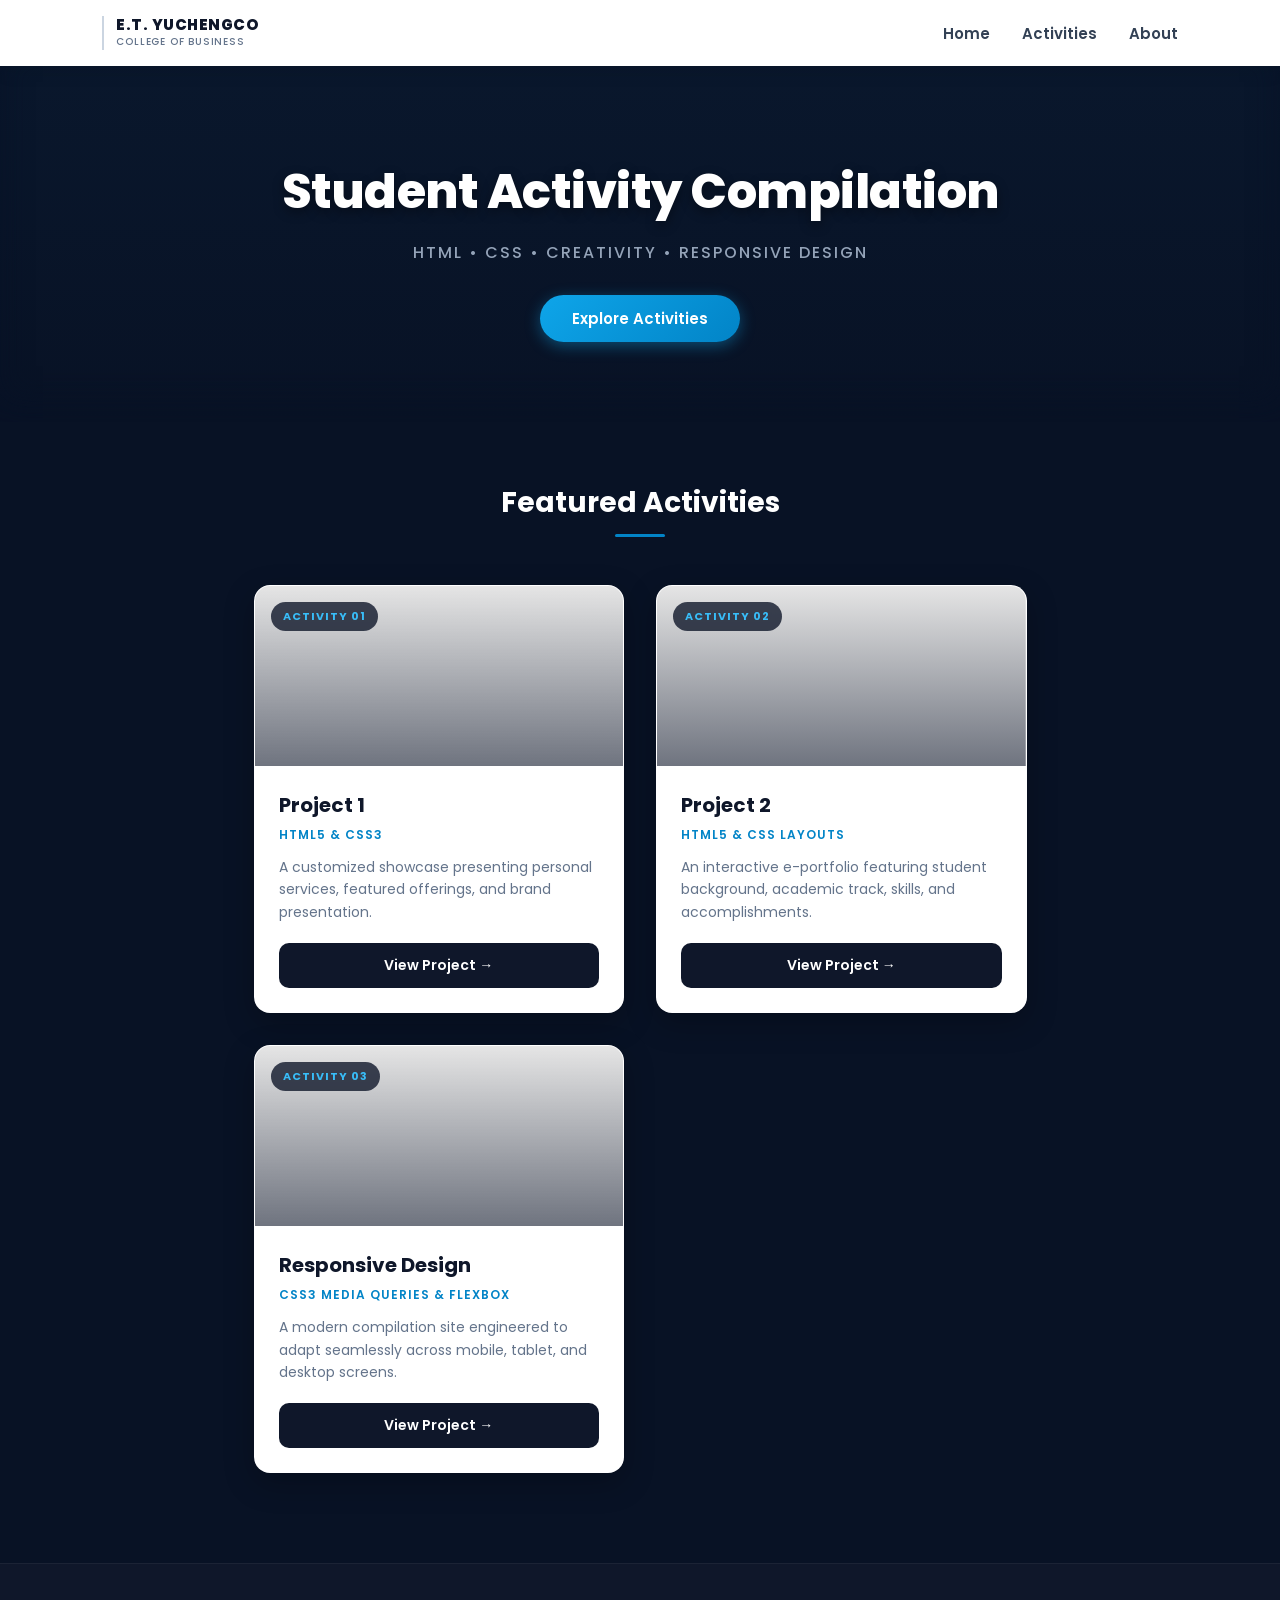
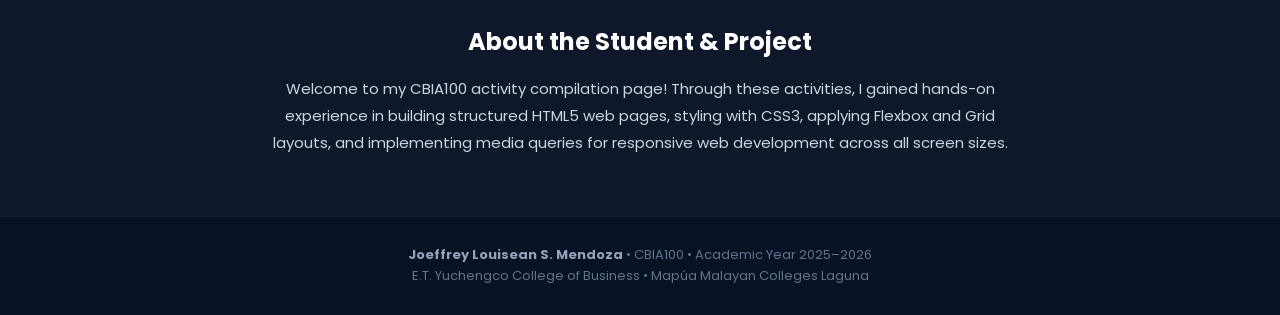
==== commit 2a8ceac9: "Revamp index.html for student activity compilation Updated the title and modified styles for the hea" ====
--- a/index.html
+++ b/index.html
@@ -3,7 +3,7 @@
 <head>
     <meta charset="UTF-8">
     <meta name="viewport" content="width=device-width, initial-scale=1.0">
-    <title>Marketplace | Product & Service Hub</title>
+    <title>CBIA100 | Student Activity Compilation</title>
     <link href="https://fonts.googleapis.com/css2?family=Poppins:wght@300;400;500;600;700;800&display=swap" rel="stylesheet">
     <style>
         * {
@@ -15,373 +15,417 @@
         }
 
         body {
-            background-color: #f8fafc;
+            background-color: #081225;
             color: #1e293b;
-            line-height: 1.6;
-        }
-
-        /* NAVIGATION BAR */
+            min-height: 100vh;
+            display: flex;
+            flex-direction: column;
+        }
+
+        /* HEADER & NAVBAR */
         header {
             background: #ffffff;
             padding: 16px 8%;
             display: flex;
             justify-content: space-between;
             align-items: center;
-            box-shadow: 0 2px 10px rgba(0, 0, 0, 0.05);
+            box-shadow: 0 4px 20px rgba(0, 0, 0, 0.08);
             position: sticky;
             top: 0;
             z-index: 100;
         }
 
-        .logo {
-            font-size: 20px;
+        .brand-logo {
+            display: flex;
+            align-items: center;
+            gap: 12px;
+        }
+
+        .college-tag {
+            border-left: 2px solid #cbd5e1;
+            padding-left: 12px;
+            display: flex;
+            flex-direction: column;
+        }
+
+        .college-title {
+            font-size: 15px;
             font-weight: 800;
-            color: #0284c7;
-            text-decoration: none;
-            letter-spacing: -0.5px;
-        }
-
-        .logo span {
             color: #0f172a;
+            letter-spacing: 0.5px;
+            line-height: 1.2;
+        }
+
+        .college-sub {
+            font-size: 10px;
+            font-weight: 500;
+            color: #64748b;
+            text-transform: uppercase;
+            letter-spacing: 0.8px;
         }
 
         nav {
             display: flex;
-            gap: 24px;
+            gap: 32px;
         }
 
         nav a {
             text-decoration: none;
-            color: #475569;
+            color: #334155;
             font-weight: 600;
-            font-size: 14px;
-            transition: color 0.3s ease;
+            font-size: 15px;
+            transition: all 0.3s ease;
+            position: relative;
         }
 
         nav a:hover {
             color: #0284c7;
         }
 
+        nav a::after {
+            content: '';
+            position: absolute;
+            width: 0;
+            height: 2px;
+            bottom: -4px;
+            left: 0;
+            background-color: #0284c7;
+            transition: width 0.3s ease;
+        }
+
+        nav a:hover::after {
+            width: 100%;
+        }
+
         /* HERO SECTION */
         .hero {
-            background: linear-gradient(135deg, #0f172a 0%, #1e293b 100%);
+            background: linear-gradient(180deg, rgba(10, 25, 47, 0.75) 0%, rgba(8, 18, 37, 0.95) 100%), 
+                        url('https://images.unsplash.com/photo-1506744038136-46273834b3fb?auto=format&fit=crop&w=1920&q=80') center/cover no-repeat;
+            padding: 90px 20px 80px;
+            text-align: center;
             color: #ffffff;
-            padding: 90px 20px;
-            text-align: center;
-        }
-
-        .hero-badge {
-            display: inline-block;
-            background: rgba(14, 165, 233, 0.15);
-            color: #38bdf8;
-            font-size: 12px;
-            font-weight: 700;
-            padding: 6px 16px;
-            border-radius: 20px;
-            margin-bottom: 20px;
-            text-transform: uppercase;
-            letter-spacing: 1px;
-        }
-
-        .hero h1 {
-            font-size: 42px;
+            box-shadow: inset 0 -20px 30px rgba(8, 18, 37, 0.8);
+        }
+
+        .hero-title {
+            font-size: 48px;
             font-weight: 800;
-            margin-bottom: 16px;
-            line-height: 1.2;
-        }
-
-        .hero p {
+            letter-spacing: -0.5px;
+            margin-bottom: 12px;
+            text-shadow: 0 4px 12px rgba(0, 0, 0, 0.4);
+        }
+
+        .hero-subtitle {
             font-size: 16px;
             color: #94a3b8;
-            max-width: 600px;
-            margin: 0 auto 32px;
-        }
-
-        .btn-cta {
+            font-weight: 500;
+            letter-spacing: 2px;
+            margin-bottom: 30px;
+            text-transform: uppercase;
+        }
+
+        .btn-primary {
             display: inline-block;
-            background: #0284c7;
+            background: linear-gradient(135deg, #0ea5e9 0%, #0284c7 100%);
             color: #ffffff;
+            font-size: 15px;
             font-weight: 600;
-            font-size: 15px;
-            padding: 14px 36px;
+            padding: 12px 32px;
             border-radius: 30px;
             text-decoration: none;
-            box-shadow: 0 4px 15px rgba(2, 132, 199, 0.4);
+            box-shadow: 0 4px 15px rgba(14, 165, 233, 0.4);
             transition: all 0.3s ease;
         }
 
-        .btn-cta:hover {
-            background: #0369a1;
+        .btn-primary:hover {
             transform: translateY(-2px);
-            box-shadow: 0 8px 25px rgba(2, 132, 199, 0.6);
-        }
-
-        /* SECTION CONTAINER */
-        .container {
+            box-shadow: 0 8px 25px rgba(14, 165, 233, 0.6);
+        }
+
+        /* ACTIVITIES SECTION */
+        .activities-container {
             max-width: 1100px;
             margin: 0 auto;
-            padding: 70px 24px;
-        }
-
-        .section-header {
+            padding: 60px 24px 90px;
+            flex: 1;
+        }
+
+        .section-title {
             text-align: center;
-            margin-bottom: 48px;
-        }
-
-        .section-header h2 {
             font-size: 28px;
             font-weight: 700;
-            color: #0f172a;
-        }
-
-        .section-header p {
-            color: #64748b;
-            font-size: 15px;
-            margin-top: 8px;
-        }
-
-        /* MARKETPLACE PRODUCTS & SERVICES GRID */
-        .product-grid {
+            color: #ffffff;
+            margin-bottom: 48px;
+            position: relative;
+        }
+
+        .section-title::after {
+            content: '';
+            display: block;
+            width: 50px;
+            height: 3px;
+            background: #0284c7;
+            margin: 10px auto 0;
+            border-radius: 2px;
+        }
+
+        .activity-grid {
             display: grid;
             grid-template-columns: repeat(auto-fit, minmax(300px, 1fr));
-            gap: 30px;
-        }
-
-        .product-card {
+            gap: 32px;
+        }
+
+        /* CARD DESIGN */
+        .card {
             background: #ffffff;
             border-radius: 16px;
             overflow: hidden;
-            border: 1px solid #e2e8f0;
-            box-shadow: 0 4px 6px -1px rgba(0, 0, 0, 0.05);
-            transition: all 0.3s ease;
+            box-shadow: 0 10px 30px rgba(0, 0, 0, 0.25);
+            transition: all 0.35s ease;
             display: flex;
             flex-direction: column;
-        }
-
-        .product-card:hover {
-            transform: translateY(-6px);
-            box-shadow: 0 12px 24px -4px rgba(0, 0, 0, 0.1);
-        }
-
-        .product-img {
+            border: 1px solid rgba(255, 255, 255, 0.1);
+        }
+
+        .card:hover {
+            transform: translateY(-8px);
+            box-shadow: 0 20px 40px rgba(2, 132, 199, 0.25);
+        }
+
+        .card-preview {
             height: 180px;
             background-size: cover;
             background-position: center;
-        }
-
-        .img-1 { background-image: url('https://images.unsplash.com/photo-1460925895917-afdab827c52f?auto=format&fit=crop&w=800&q=80'); }
-        .img-2 { background-image: url('https://images.unsplash.com/photo-1507238691740-187a5b1d37b8?auto=format&fit=crop&w=800&q=80'); }
-        .img-3 { background-image: url('https://images.unsplash.com/photo-1551288049-bebda4e38f71?auto=format&fit=crop&w=800&q=80'); }
-
-        .product-content {
+            position: relative;
+        }
+
+        .card-preview-1 {
+            background-image: linear-gradient(180deg, rgba(0,0,0,0.1) 0%, rgba(15,23,42,0.6) 100%), 
+                              url('https://images.unsplash.com/photo-1460925895917-afdab827c52f?auto=format&fit=crop&w=800&q=80');
+        }
+
+        .card-preview-2 {
+            background-image: linear-gradient(180deg, rgba(0,0,0,0.1) 0%, rgba(15,23,42,0.6) 100%), 
+                              url('https://images.unsplash.com/photo-1507238691740-187a5b1d37b8?auto=format&fit=crop&w=800&q=80');
+        }
+
+        .card-preview-3 {
+            background-image: linear-gradient(180deg, rgba(0,0,0,0.1) 0%, rgba(15,23,42,0.6) 100%), 
+                              url('https://images.unsplash.com/photo-1551288049-bebda4e38f71?auto=format&fit=crop&w=800&q=80');
+        }
+
+        .card-tag {
+            position: absolute;
+            top: 16px;
+            left: 16px;
+            background: rgba(15, 23, 42, 0.8);
+            backdrop-filter: blur(4px);
+            color: #38bdf8;
+            font-size: 11px;
+            font-weight: 700;
+            padding: 6px 12px;
+            border-radius: 20px;
+            text-transform: uppercase;
+            letter-spacing: 1px;
+        }
+
+        .card-body {
             padding: 24px;
+            display: flex;
+            flex-direction: column;
             flex: 1;
-            display: flex;
-            flex-direction: column;
             justify-content: space-between;
         }
 
-        .product-title {
-            font-size: 18px;
+        .card-title {
+            font-size: 20px;
             font-weight: 700;
             color: #0f172a;
-            margin-bottom: 8px;
-        }
-
-        .product-desc {
+            margin-bottom: 6px;
+        }
+
+        .card-tech {
+            font-size: 12px;
+            font-weight: 600;
+            color: #0284c7;
+            margin-bottom: 12px;
+            text-transform: uppercase;
+            letter-spacing: 1px;
+        }
+
+        .card-desc {
             font-size: 14px;
             color: #64748b;
+            line-height: 1.6;
             margin-bottom: 20px;
-            line-height: 1.6;
         }
 
         .btn-card {
             display: block;
             text-align: center;
-            background: #f1f5f9;
-            color: #0f172a;
+            background: #0f172a;
+            color: #ffffff;
+            font-size: 14px;
             font-weight: 600;
-            font-size: 14px;
-            padding: 10px;
-            border-radius: 8px;
+            padding: 12px;
+            border-radius: 10px;
             text-decoration: none;
             transition: all 0.3s ease;
         }
 
         .btn-card:hover {
             background: #0284c7;
+            box-shadow: 0 4px 12px rgba(2, 132, 199, 0.3);
+        }
+
+        /* ABOUT SECTION */
+        .about-section {
+            background: #0f172a;
+            padding: 60px 24px;
+            color: #94a3b8;
+            text-align: center;
+            border-top: 1px solid rgba(255, 255, 255, 0.05);
+        }
+
+        .about-content {
+            max-width: 750px;
+            margin: 0 auto;
+        }
+
+        .about-title {
             color: #ffffff;
-        }
-
-        /* AUDIENCE & VALUE SECTION */
-        .features-section {
-            background: #ffffff;
-            border-top: 1px solid #e2e8f0;
-            border-bottom: 1px solid #e2e8f0;
-        }
-
-        .features-grid {
-            display: grid;
-            grid-template-columns: repeat(auto-fit, minmax(280px, 1fr));
-            gap: 30px;
-        }
-
-        .feature-box {
-            padding: 24px;
-            border-radius: 12px;
-            background: #f8fafc;
-            border: 1px solid #e2e8f0;
-        }
-
-        .feature-box h3 {
-            font-size: 16px;
+            font-size: 24px;
             font-weight: 700;
-            color: #0284c7;
-            margin-bottom: 8px;
-        }
-
-        .feature-box p {
-            font-size: 14px;
-            color: #64748b;
-        }
-
-        /* BACK NAVIGATION BAR */
-        .back-nav {
-            text-align: center;
-            padding: 30px 20px;
-            background: #f1f5f9;
-        }
-
-        .back-link {
-            color: #0284c7;
-            text-decoration: none;
-            font-weight: 600;
-            font-size: 14px;
-        }
-
-        .back-link:hover {
-            text-decoration: underline;
+            margin-bottom: 16px;
+        }
+
+        .about-text {
+            font-size: 15px;
+            line-height: 1.8;
+            color: #cbd5e1;
         }
 
         /* FOOTER */
         footer {
-            background: #0f172a;
+            background: #081225;
+            padding: 28px 24px;
+            text-align: center;
+            font-size: 13px;
+            color: #64748b;
+            border-top: 1px solid rgba(255, 255, 255, 0.05);
+            line-height: 1.6;
+        }
+
+        footer strong {
             color: #94a3b8;
-            text-align: center;
-            padding: 30px 24px;
-            font-size: 13px;
-        }
-
-        footer strong {
-            color: #f8fafc;
         }
 
         @media (max-width: 768px) {
-            .hero h1 { font-size: 30px; }
-            header { padding: 16px 5%; }
+            header {
+                padding: 16px 5%;
+            }
+
+            .hero-title {
+                font-size: 34px;
+            }
+
+            nav {
+                gap: 16px;
+            }
         }
     </style>
 </head>
 <body>
 
-    <!-- NAVBAR -->
+    <!-- HEADER & NAVBAR -->
     <header>
-        <a href="../index.html" class="logo">MARKETPLACE<span>HUB</span></a>
+        <div class="brand-logo">
+            <div class="college-tag">
+                <span class="college-title">E.T. YUCHENGCO</span>
+                <span class="college-sub">College of Business</span>
+            </div>
+        </div>
+
         <nav>
-            <a href="#products">Services</a>
-            <a href="#about">Target Audience</a>
-            <a href="#contact">Contact</a>
+            <a href="#home">Home</a>
+            <a href="#activities">Activities</a>
+            <a href="#about">About</a>
         </nav>
     </header>
 
     <!-- HERO SECTION -->
-    <section class="hero">
-        <span class="hero-badge">CBIA100 Activity 02</span>
-        <h1>Digital Services &amp; Creative Solutions</h1>
-        <p>Connecting innovative branding, modern web solutions, and marketing strategies tailored for students and growing enterprises.</p>
-        <a href="#products" class="btn-cta">Explore Offerings</a>
+    <section class="hero" id="home">
+        <h1 class="hero-title">Student Activity Compilation</h1>
+        <p class="hero-subtitle">HTML &bull; CSS &bull; Creativity &bull; Responsive Design</p>
+        <a href="#activities" class="btn-primary">Explore Activities</a>
     </section>
 
-    <!-- PRODUCT / SERVICE SHOWCASE -->
-    <div class="container" id="products">
-        <div class="section-header">
-            <h2>Featured Offerings</h2>
-            <p>Designed with clear target audiences and structured digital solutions in mind.</p>
-        </div>
-
-        <div class="product-grid">
-
-            <!-- OFFERING 1 -->
-            <div class="product-card">
-                <div class="product-img img-1"></div>
-                <div class="product-content">
+    <!-- FEATURED ACTIVITIES SECTION -->
+    <div class="activities-container" id="activities">
+        <h2 class="section-title">Featured Activities</h2>
+
+        <div class="activity-grid">
+
+            <!-- ACTIVITY 01: PROJECT 1 -->
+            <div class="card">
+                <div class="card-preview card-preview-1">
+                    <span class="card-tag">ACTIVITY 01</span>
+                </div>
+                <div class="card-body">
                     <div>
-                        <h3 class="product-title">Brand Identity &amp; Strategy</h3>
-                        <p class="product-desc">Developing cohesive visual positioning, logos, and promotional concepts tailored for local brands and modern enterprises.</p>
+                        <h3 class="card-title">Project 1</h3>
+                        <p class="card-tech">HTML5 &amp; CSS3</p>
+                        <p class="card-desc">A customized showcase presenting personal services, featured offerings, and brand presentation.</p>
                     </div>
-                    <a href="#contact" class="btn-card">Inquire Now &rarr;</a>
+                    <a href="./PERSONAL%20WEBSITE%20MENDOZA/baj.html" class="btn-card">View Project &rarr;</a>
                 </div>
             </div>
 
-            <!-- OFFERING 2 -->
-            <div class="product-card">
-                <div class="product-img img-2"></div>
-                <div class="product-content">
+            <!-- ACTIVITY 02: PROJECT 2 -->
+            <div class="card">
+                <div class="card-preview card-preview-2">
+                    <span class="card-tag">ACTIVITY 02</span>
+                </div>
+                <div class="card-body">
                     <div>
-                        <h3 class="product-title">Responsive Web Design</h3>
-                        <p class="product-desc">Creating modern, user-friendly HTML &amp; CSS websites optimized across mobile, tablet, and desktop devices.</p>
+                        <h3 class="card-title">Project 2</h3>
+                        <p class="card-tech">HTML5 &amp; CSS Layouts</p>
+                        <p class="card-desc">An interactive e-portfolio featuring student background, academic track, skills, and accomplishments.</p>
                     </div>
-                    <a href="#contact" class="btn-card">Inquire Now &rarr;</a>
+                    <a href="./ACTIVITY%203%20E%20PORTFOLIO%20MENDOZA/baj.html" class="btn-card">View Project &rarr;</a>
                 </div>
             </div>
 
-            <!-- OFFERING 3 -->
-            <div class="product-card">
-                <div class="product-img img-3"></div>
-                <div class="product-content">
+            <!-- ACTIVITY 03: RESPONSIVE DESIGN -->
+            <div class="card">
+                <div class="card-preview card-preview-3">
+                    <span class="card-tag">ACTIVITY 03</span>
+                </div>
+                <div class="card-body">
                     <div>
-                        <h3 class="product-title">Digital Media Campaigns</h3>
-                        <p class="product-desc">Crafting structured marketing presentations, critical media analyses, and interactive content campaigns.</p>
+                        <h3 class="card-title">Responsive Design</h3>
+                        <p class="card-tech">CSS3 Media Queries &amp; Flexbox</p>
+                        <p class="card-desc">A modern compilation site engineered to adapt seamlessly across mobile, tablet, and desktop screens.</p>
                     </div>
-                    <a href="#contact" class="btn-card">Inquire Now &rarr;</a>
+                    <a href="#home" class="btn-card">View Project &rarr;</a>
                 </div>
             </div>
 
         </div>
     </div>
 
-    <!-- TARGET AUDIENCE & VALUE PROPOSITION -->
-    <section class="features-section" id="about">
-        <div class="container">
-            <div class="section-header">
-                <h2>Marketplace Overview</h2>
-                <p>Built specifically to satisfy academic rubric requirements with clear audience targeting.</p>
-            </div>
-
-            <div class="features-grid">
-                <div class="feature-box">
-                    <h3>Target Audience</h3>
-                    <p>Designed for student entrepreneurs, small businesses, and academic collaborators seeking professional digital marketing assets.</p>
-                </div>
-                <div class="feature-box">
-                    <h3>Core Purpose</h3>
-                    <p>To deliver structured, functional digital solutions that combine web technology with creative marketing concepts.</p>
-                </div>
-                <div class="feature-box">
-                    <h3>Key Benefits</h3>
-                    <p>Fully responsive design, clean semantic HTML5 layout, clear communication pathways, and modern visual aesthetics.</p>
-                </div>
-            </div>
+    <!-- ABOUT SECTION -->
+    <section class="about-section" id="about">
+        <div class="about-content">
+            <h3 class="about-title">About the Student &amp; Project</h3>
+            <p class="about-text">
+                Welcome to my CBIA100 activity compilation page! Through these activities, I gained hands-on experience in building structured HTML5 web pages, styling with CSS3, applying Flexbox and Grid layouts, and implementing media queries for responsive web development across all screen sizes.
+            </p>
         </div>
     </section>
 
-    <!-- RETURN NAVIGATION -->
-    <div class="back-nav">
-        <a href="../index.html" class="back-link">&larr; Back to Main Compilation Landing Page</a>
-    </div>
-
     <!-- FOOTER -->
-    <footer id="contact">
+    <footer>
         <p><strong>Joeffrey Louisean S. Mendoza</strong> &bull; CBIA100 &bull; Academic Year 2025–2026</p>
         <p>E.T. Yuchengco College of Business &bull; Mapúa Malayan Colleges Laguna</p>
     </footer>
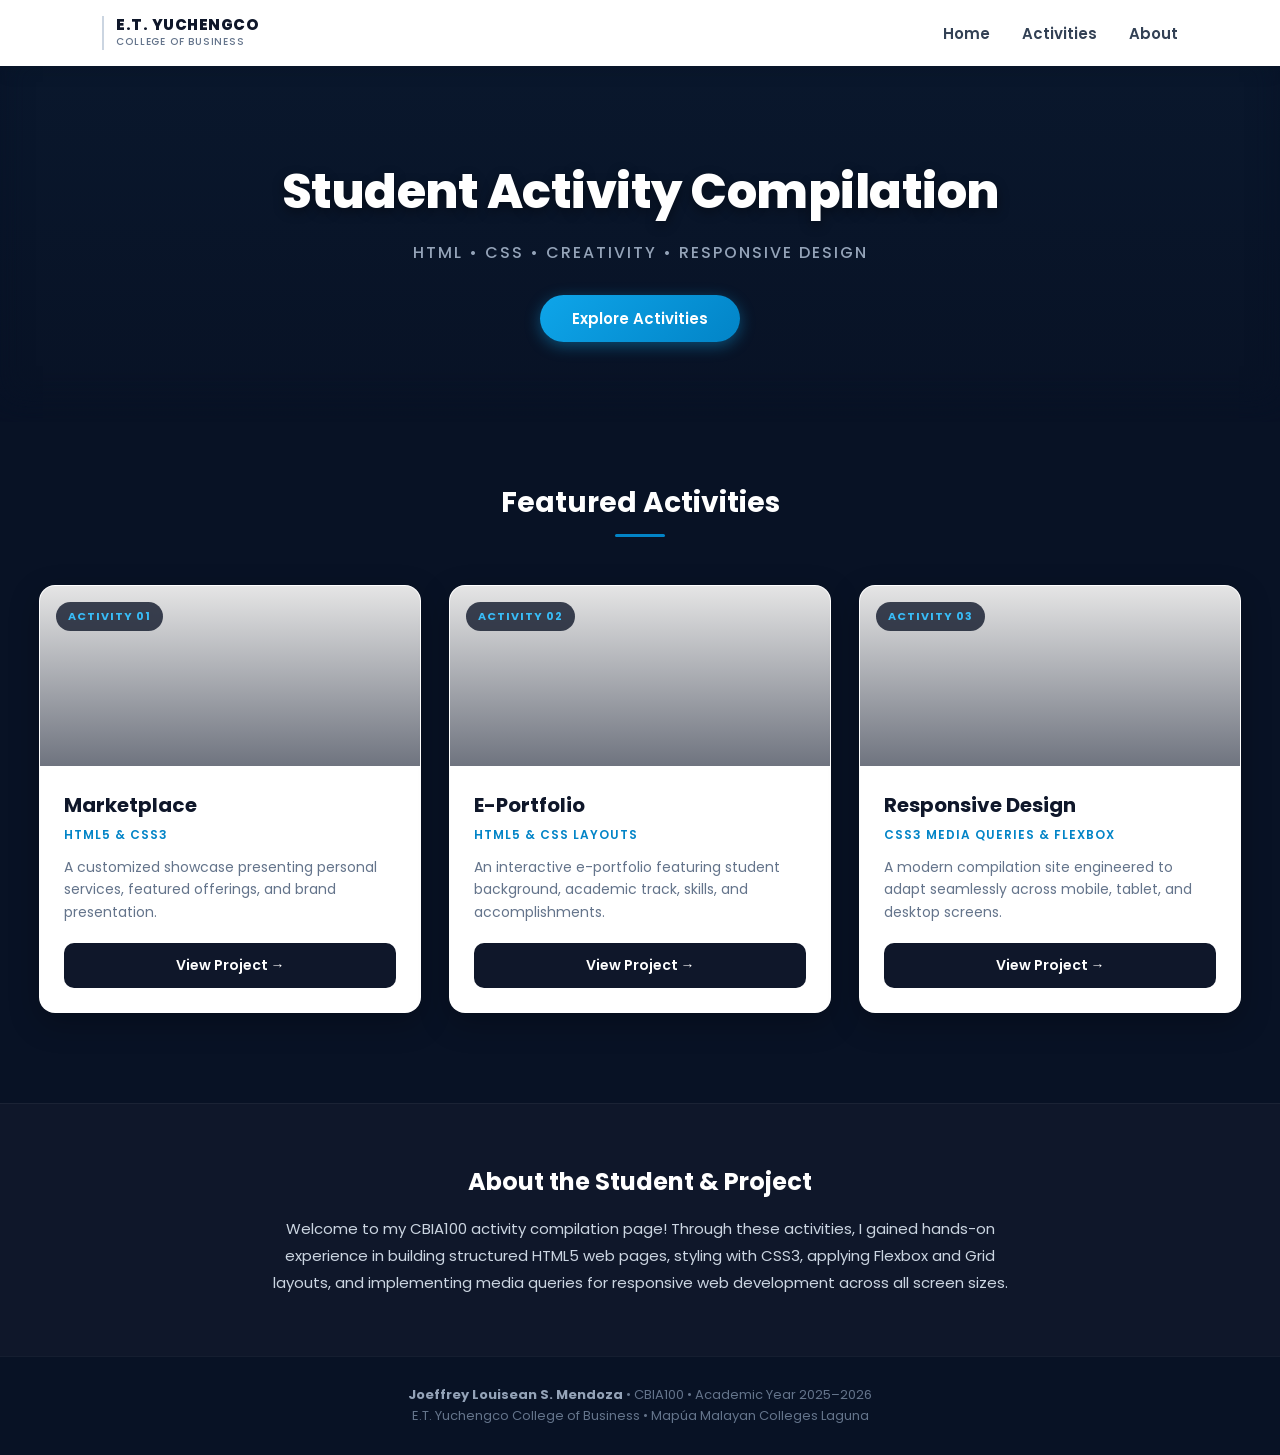
==== commit 3767d40f: "Modify activities layout and update card titles Updated the activities section layout and card title" ====
--- a/index.html
+++ b/index.html
@@ -144,7 +144,7 @@
 
         /* ACTIVITIES SECTION */
         .activities-container {
-            max-width: 1100px;
+            max-width: 1250px;
             margin: 0 auto;
             padding: 60px 24px 90px;
             flex: 1;
@@ -169,10 +169,11 @@
             border-radius: 2px;
         }
 
+        /* 3 CARDS SINGLE ROW GRID */
         .activity-grid {
             display: grid;
-            grid-template-columns: repeat(auto-fit, minmax(300px, 1fr));
-            gap: 32px;
+            grid-template-columns: repeat(3, 1fr);
+            gap: 28px;
         }
 
         /* CARD DESIGN */
@@ -201,12 +202,12 @@
 
         .card-preview-1 {
             background-image: linear-gradient(180deg, rgba(0,0,0,0.1) 0%, rgba(15,23,42,0.6) 100%), 
-                              url('https://images.unsplash.com/photo-1460925895917-afdab827c52f?auto=format&fit=crop&w=800&q=80');
+                              url('https://images.unsplash.com/photo-1507238691740-187a5b1d37b8?auto=format&fit=crop&w=800&q=80');
         }
 
         .card-preview-2 {
             background-image: linear-gradient(180deg, rgba(0,0,0,0.1) 0%, rgba(15,23,42,0.6) 100%), 
-                              url('https://images.unsplash.com/photo-1507238691740-187a5b1d37b8?auto=format&fit=crop&w=800&q=80');
+                              url('https://images.unsplash.com/photo-1460925895917-afdab827c52f?auto=format&fit=crop&w=800&q=80');
         }
 
         .card-preview-3 {
@@ -320,13 +321,24 @@
             color: #94a3b8;
         }
 
-        @media (max-width: 768px) {
+        /* RESPONSIVE LAYOUT FOR SMALLER SCREENS */
+        @media (max-width: 992px) {
+            .activity-grid {
+                grid-template-columns: repeat(2, 1fr);
+            }
+        }
+
+        @media (max-width: 640px) {
             header {
                 padding: 16px 5%;
             }
 
             .hero-title {
                 font-size: 34px;
+            }
+
+            .activity-grid {
+                grid-template-columns: 1fr;
             }
 
             nav {
@@ -366,14 +378,14 @@
 
         <div class="activity-grid">
 
-            <!-- ACTIVITY 01: PROJECT 1 -->
+            <!-- CARD 1: MARKETPLACE -->
             <div class="card">
                 <div class="card-preview card-preview-1">
                     <span class="card-tag">ACTIVITY 01</span>
                 </div>
                 <div class="card-body">
                     <div>
-                        <h3 class="card-title">Project 1</h3>
+                        <h3 class="card-title">Marketplace</h3>
                         <p class="card-tech">HTML5 &amp; CSS3</p>
                         <p class="card-desc">A customized showcase presenting personal services, featured offerings, and brand presentation.</p>
                     </div>
@@ -381,14 +393,14 @@
                 </div>
             </div>
 
-            <!-- ACTIVITY 02: PROJECT 2 -->
+            <!-- CARD 2: E-PORTFOLIO -->
             <div class="card">
                 <div class="card-preview card-preview-2">
                     <span class="card-tag">ACTIVITY 02</span>
                 </div>
                 <div class="card-body">
                     <div>
-                        <h3 class="card-title">Project 2</h3>
+                        <h3 class="card-title">E-Portfolio</h3>
                         <p class="card-tech">HTML5 &amp; CSS Layouts</p>
                         <p class="card-desc">An interactive e-portfolio featuring student background, academic track, skills, and accomplishments.</p>
                     </div>
@@ -396,7 +408,7 @@
                 </div>
             </div>
 
-            <!-- ACTIVITY 03: RESPONSIVE DESIGN -->
+            <!-- CARD 3: RESPONSIVE DESIGN -->
             <div class="card">
                 <div class="card-preview card-preview-3">
                     <span class="card-tag">ACTIVITY 03</span>
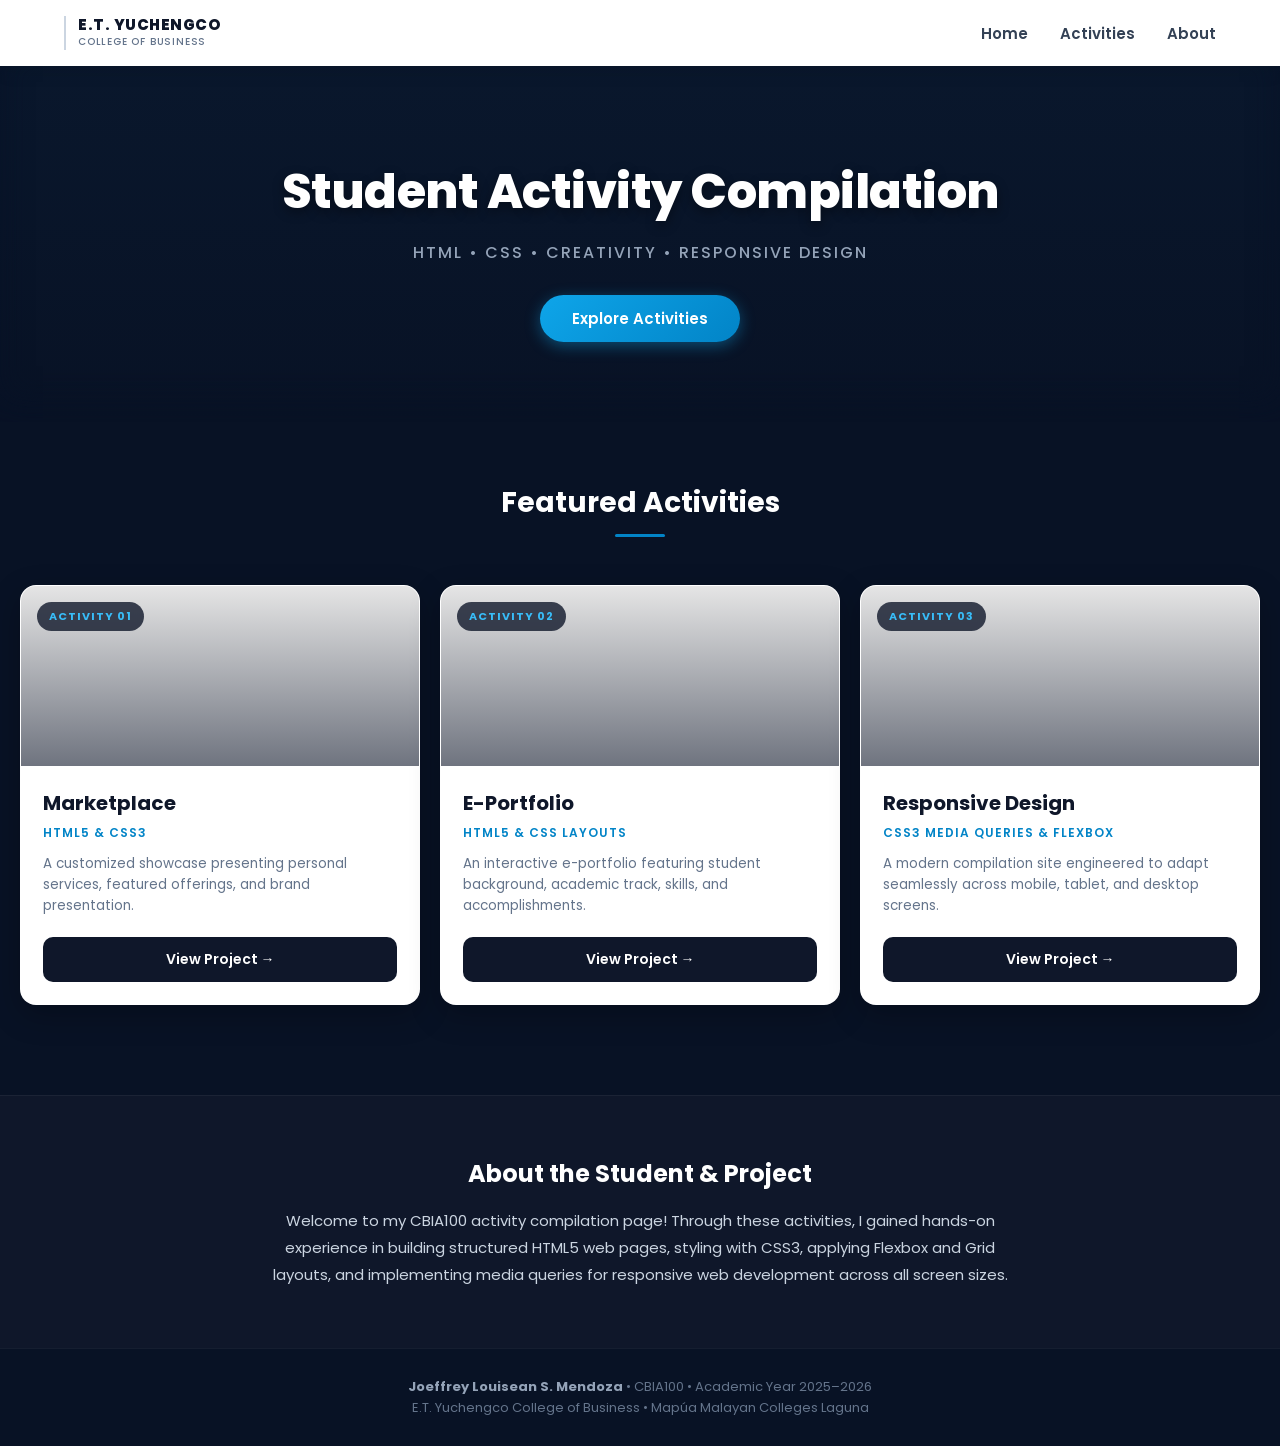
==== commit 48c43bde: "Adjust padding and max-width in index.html" ====
--- a/index.html
+++ b/index.html
@@ -25,7 +25,7 @@
         /* HEADER & NAVBAR */
         header {
             background: #ffffff;
-            padding: 16px 8%;
+            padding: 16px 5%;
             display: flex;
             justify-content: space-between;
             align-items: center;
@@ -144,10 +144,11 @@
 
         /* ACTIVITIES SECTION */
         .activities-container {
-            max-width: 1250px;
+            max-width: 1320px;
             margin: 0 auto;
-            padding: 60px 24px 90px;
+            padding: 60px 20px 90px;
             flex: 1;
+            width: 100%;
         }
 
         .section-title {
@@ -169,11 +170,11 @@
             border-radius: 2px;
         }
 
-        /* 3 CARDS SINGLE ROW GRID */
+        /* FORCE 3 CARDS IN 1 ROW ON DESKTOP */
         .activity-grid {
             display: grid;
             grid-template-columns: repeat(3, 1fr);
-            gap: 28px;
+            gap: 20px;
         }
 
         /* CARD DESIGN */
@@ -231,7 +232,7 @@
         }
 
         .card-body {
-            padding: 24px;
+            padding: 22px;
             display: flex;
             flex-direction: column;
             flex: 1;
@@ -255,9 +256,9 @@
         }
 
         .card-desc {
-            font-size: 14px;
+            font-size: 13.5px;
             color: #64748b;
-            line-height: 1.6;
+            line-height: 1.55;
             margin-bottom: 20px;
         }
 
@@ -322,27 +323,9 @@
         }
 
         /* RESPONSIVE LAYOUT FOR SMALLER SCREENS */
-        @media (max-width: 992px) {
-            .activity-grid {
-                grid-template-columns: repeat(2, 1fr);
-            }
-        }
-
-        @media (max-width: 640px) {
-            header {
-                padding: 16px 5%;
-            }
-
-            .hero-title {
-                font-size: 34px;
-            }
-
+        @media (max-width: 900px) {
             .activity-grid {
                 grid-template-columns: 1fr;
-            }
-
-            nav {
-                gap: 16px;
             }
         }
     </style>
